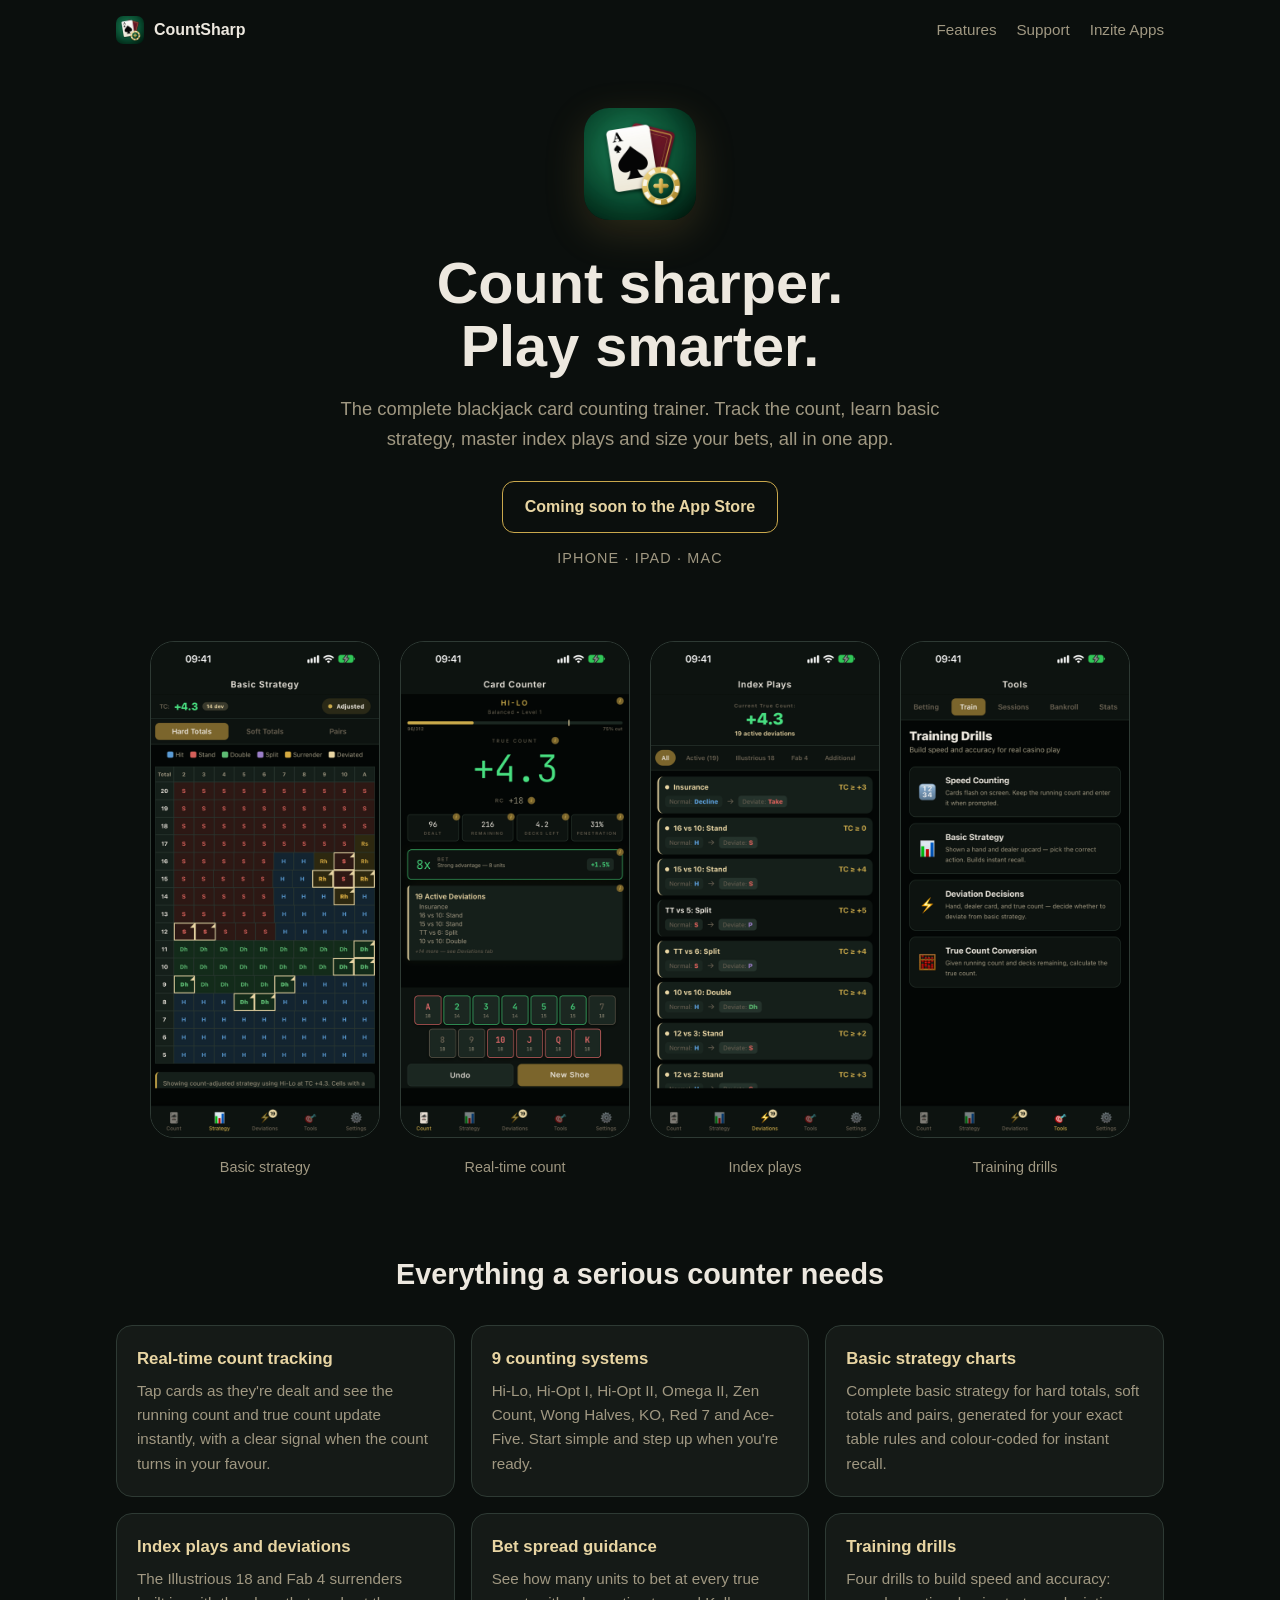
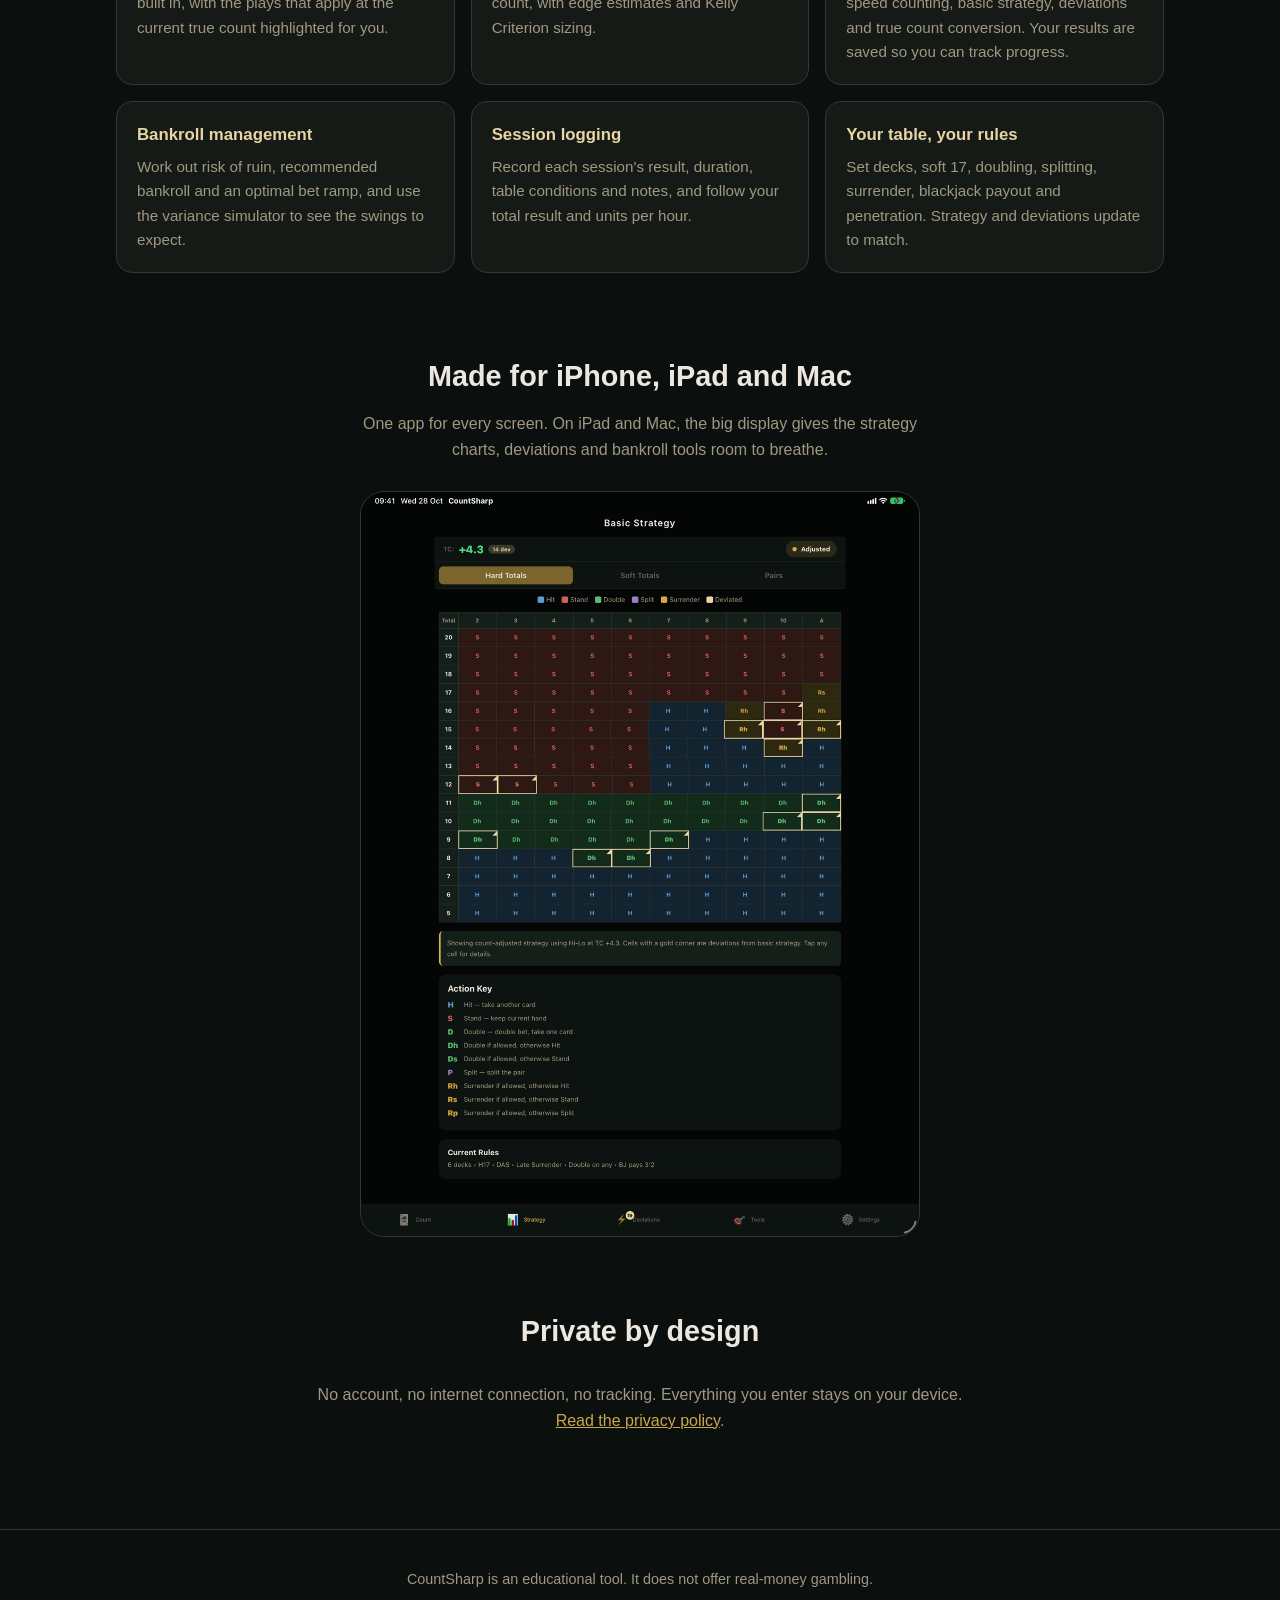
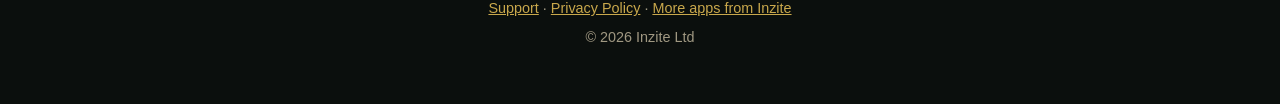
==== index.html @ a6befc5b "Show basic strategy screenshot first Co-Authored-By: Claude Opus 5.5 <noreply@anthropic.com> Claude-" ====
<!doctype html>
<html lang="en-GB">
<head>
<meta charset="utf-8">
<meta name="viewport" content="width=device-width, initial-scale=1">
<title>CountSharp: Blackjack Card Counting Trainer</title>
<meta name="description" content="CountSharp is a blackjack card counting trainer for iPhone, iPad and Mac: 9 counting systems, basic strategy charts, index plays, bet spreads, training drills and bankroll tools.">
<meta property="og:title" content="CountSharp: Blackjack Card Counting Trainer">
<meta property="og:description" content="Count sharper. Play smarter. 9 counting systems, basic strategy, deviations, drills and bankroll tools.">
<meta property="og:image" content="https://darrenmhill.github.io/countsharp/img/icon.png">
<link rel="icon" href="img/icon.png">
<link rel="stylesheet" href="style.css">
</head>
<body class="home">
<header class="nav">
  <a class="nav-brand" href="./"><img src="img/icon.png" alt="" width="28" height="28"> CountSharp</a>
  <nav>
    <a href="#features">Features</a>
    <a href="support.html">Support</a>
    <a href="https://apps.inzite.com/">Inzite Apps</a>
  </nav>
</header>

<section class="hero">
  <img class="hero-icon" src="img/icon.png" alt="CountSharp app icon" width="112" height="112">
  <h1>Count sharper.<br>Play smarter.</h1>
  <p class="lede">The complete blackjack card counting trainer. Track the count, learn basic strategy, master index plays and size your bets, all in one app.</p>
  <p class="cta"><span class="badge">Coming soon to the App Store</span></p>
  <p class="platforms">iPhone · iPad · Mac</p>
</section>

<section class="shots" aria-label="Screenshots">
  <figure><img src="img/shot-strategy.png" alt="Basic strategy chart" loading="lazy"><figcaption>Basic strategy</figcaption></figure>
  <figure><img src="img/shot-count.png" alt="Count tracker showing running count and true count" loading="lazy"><figcaption>Real-time count</figcaption></figure>
  <figure><img src="img/shot-deviations.png" alt="Index plays and deviations" loading="lazy"><figcaption>Index plays</figcaption></figure>
  <figure><img src="img/shot-train.png" alt="Training drills menu" loading="lazy"><figcaption>Training drills</figcaption></figure>
</section>

<section id="features" class="features">
  <h2>Everything a serious counter needs</h2>
  <div class="grid">
    <article>
      <h3>Real-time count tracking</h3>
      <p>Tap cards as they're dealt and see the running count and true count update instantly, with a clear signal when the count turns in your favour.</p>
    </article>
    <article>
      <h3>9 counting systems</h3>
      <p>Hi-Lo, Hi-Opt I, Hi-Opt II, Omega II, Zen Count, Wong Halves, KO, Red 7 and Ace-Five. Start simple and step up when you're ready.</p>
    </article>
    <article>
      <h3>Basic strategy charts</h3>
      <p>Complete basic strategy for hard totals, soft totals and pairs, generated for your exact table rules and colour-coded for instant recall.</p>
    </article>
    <article>
      <h3>Index plays and deviations</h3>
      <p>The Illustrious 18 and Fab 4 surrenders built in, with the plays that apply at the current true count highlighted for you.</p>
    </article>
    <article>
      <h3>Bet spread guidance</h3>
      <p>See how many units to bet at every true count, with edge estimates and Kelly Criterion sizing.</p>
    </article>
    <article>
      <h3>Training drills</h3>
      <p>Four drills to build speed and accuracy: speed counting, basic strategy, deviations and true count conversion. Your results are saved so you can track progress.</p>
    </article>
    <article>
      <h3>Bankroll management</h3>
      <p>Work out risk of ruin, recommended bankroll and an optimal bet ramp, and use the variance simulator to see the swings to expect.</p>
    </article>
    <article>
      <h3>Session logging</h3>
      <p>Record each session's result, duration, table conditions and notes, and follow your total result and units per hour.</p>
    </article>
    <article>
      <h3>Your table, your rules</h3>
      <p>Set decks, soft 17, doubling, splitting, surrender, blackjack payout and penetration. Strategy and deviations update to match.</p>
    </article>
  </div>
</section>

<section class="devices">
  <h2>Made for iPhone, iPad and Mac</h2>
  <p>One app for every screen. On iPad and Mac, the big display gives the strategy charts, deviations and bankroll tools room to breathe.</p>
  <img src="img/ipad-strategy.png" alt="CountSharp basic strategy chart on iPad" loading="lazy">
</section>

<section class="privacy-note">
  <h2>Private by design</h2>
  <p>No account, no internet connection, no tracking. Everything you enter stays on your device. <a href="privacy.html">Read the privacy policy</a>.</p>
</section>

<footer class="site-footer">
  <p>CountSharp is an educational tool. It does not offer real-money gambling.</p>
  <p><a href="support.html">Support</a> · <a href="privacy.html">Privacy Policy</a> · <a href="https://apps.inzite.com/">More apps from Inzite</a></p>
  <p>© 2026 Inzite Ltd</p>
</footer>
</body>
</html>
---- style.css ----
:root {
  --bg: #0b0f0d;
  --surface: #151a17;
  --card: #212b26;
  --border: #2e3a34;
  --text: #ede8df;
  --muted: #a09882;
  --gold: #c9a84c;
  --champagne: #e8d5a3;
}
* { box-sizing: border-box; }
body {
  margin: 0;
  background: var(--bg);
  color: var(--text);
  font: 16px/1.6 -apple-system, BlinkMacSystemFont, "Segoe UI", Roboto, sans-serif;
}
a { color: var(--gold); }
img { max-width: 100%; height: auto; }

/* Text pages: support, privacy */
main { max-width: 680px; margin: 0 auto; padding: 40px 16px 64px; }
.brand { font-weight: 700; letter-spacing: 0.02em; color: var(--gold); margin: 0 0 8px; }
.brand a { color: inherit; text-decoration: none; }
h1 { font-size: 2rem; margin: 0 0 8px; }
h2 { font-size: 1.25rem; margin: 32px 0 8px; padding-top: 16px; border-top: 1px solid var(--border); }
h3 { font-size: 1rem; margin: 20px 0 4px; }
.meta, .footer { color: var(--muted); font-size: 0.9rem; }
.footer { margin-top: 48px; }
ul { padding-left: 20px; }

/* Home page */
.nav {
  display: flex; align-items: center; justify-content: space-between; gap: 16px;
  max-width: 1080px; margin: 0 auto; padding: 16px;
}
.nav-brand { display: flex; align-items: center; gap: 10px; font-weight: 700; color: var(--text); text-decoration: none; }
.nav-brand img { border-radius: 7px; }
.nav nav { display: flex; gap: 20px; font-size: 0.95rem; }
.nav nav a { color: var(--muted); text-decoration: none; }
.nav nav a:hover { color: var(--gold); }

.hero { max-width: 760px; margin: 0 auto; padding: 48px 16px 32px; text-align: center; }
.hero-icon { border-radius: 25px; box-shadow: 0 12px 40px rgba(201, 168, 76, 0.18); }
.hero h1 { font-size: clamp(2.2rem, 6vw, 3.6rem); line-height: 1.1; margin: 24px 0 16px; }
.lede { font-size: 1.15rem; color: var(--muted); margin: 0 auto; max-width: 600px; }
.cta { margin: 28px 0 8px; }
.badge {
  display: inline-block; padding: 12px 22px; border-radius: 12px;
  border: 1px solid var(--gold); color: var(--champagne); font-weight: 600;
}
.platforms { color: var(--muted); font-size: 0.9rem; letter-spacing: 0.08em; text-transform: uppercase; }

.shots {
  display: flex; gap: 20px; overflow-x: auto; scroll-snap-type: x mandatory;
  max-width: 1080px; margin: 0 auto; padding: 24px 16px 40px;
}
.shots figure { flex: 0 0 230px; margin: 0; scroll-snap-align: center; text-align: center; }
.shots img { width: 100%; border-radius: 24px; border: 1px solid var(--border); background: var(--surface); }
.shots figcaption { margin-top: 10px; color: var(--muted); font-size: 0.9rem; }
@media (min-width: 1000px) { .shots { justify-content: center; overflow: visible; } }

.features { max-width: 1080px; margin: 0 auto; padding: 32px 16px; }
.features h2, .privacy-note h2 { border: 0; padding: 0; text-align: center; font-size: 1.8rem; margin: 0 0 28px; }
.grid { display: grid; grid-template-columns: repeat(auto-fill, minmax(280px, 1fr)); gap: 16px; }
.grid article { background: var(--surface); border: 1px solid var(--border); border-radius: 16px; padding: 20px; }
.grid h3 { margin: 0 0 6px; color: var(--champagne); font-size: 1.05rem; }
.grid p { margin: 0; color: var(--muted); font-size: 0.95rem; }

.devices { max-width: 760px; margin: 0 auto; padding: 48px 16px 16px; text-align: center; }
.devices h2 { border: 0; padding: 0; font-size: 1.8rem; margin: 0 0 12px; }
.devices p { color: var(--muted); margin: 0 auto 28px; max-width: 560px; }
.devices img { width: 100%; max-width: 560px; border-radius: 24px; border: 1px solid var(--border); }

.privacy-note { max-width: 680px; margin: 0 auto; padding: 48px 16px; text-align: center; }
.privacy-note p { color: var(--muted); }

.site-footer {
  border-top: 1px solid var(--border); margin-top: 32px; padding: 32px 16px 48px;
  text-align: center; color: var(--muted); font-size: 0.9rem;
}
.site-footer p { margin: 6px 0; }

@media (max-width: 520px) {
  .nav nav { gap: 14px; font-size: 0.85rem; }
  .nav nav a[href="#features"] { display: none; }
  .lede { font-size: 1.05rem; }
}
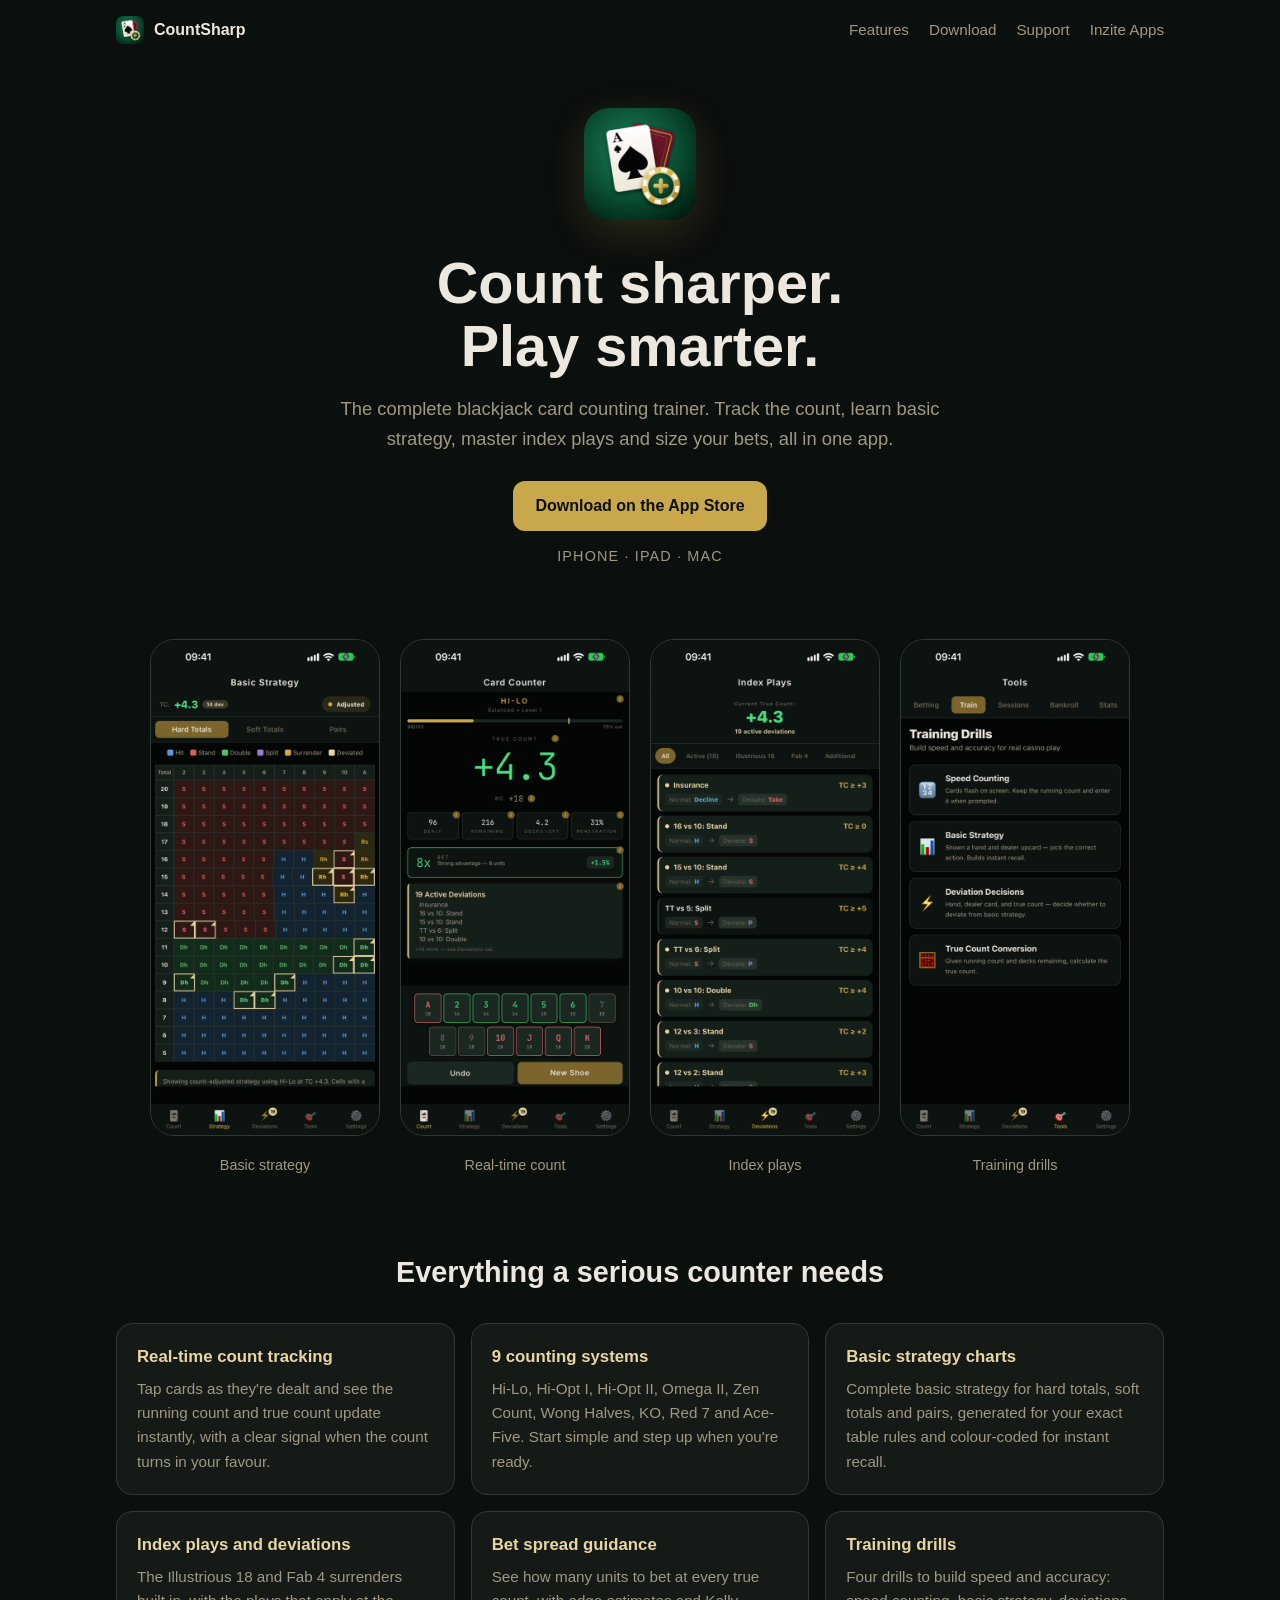
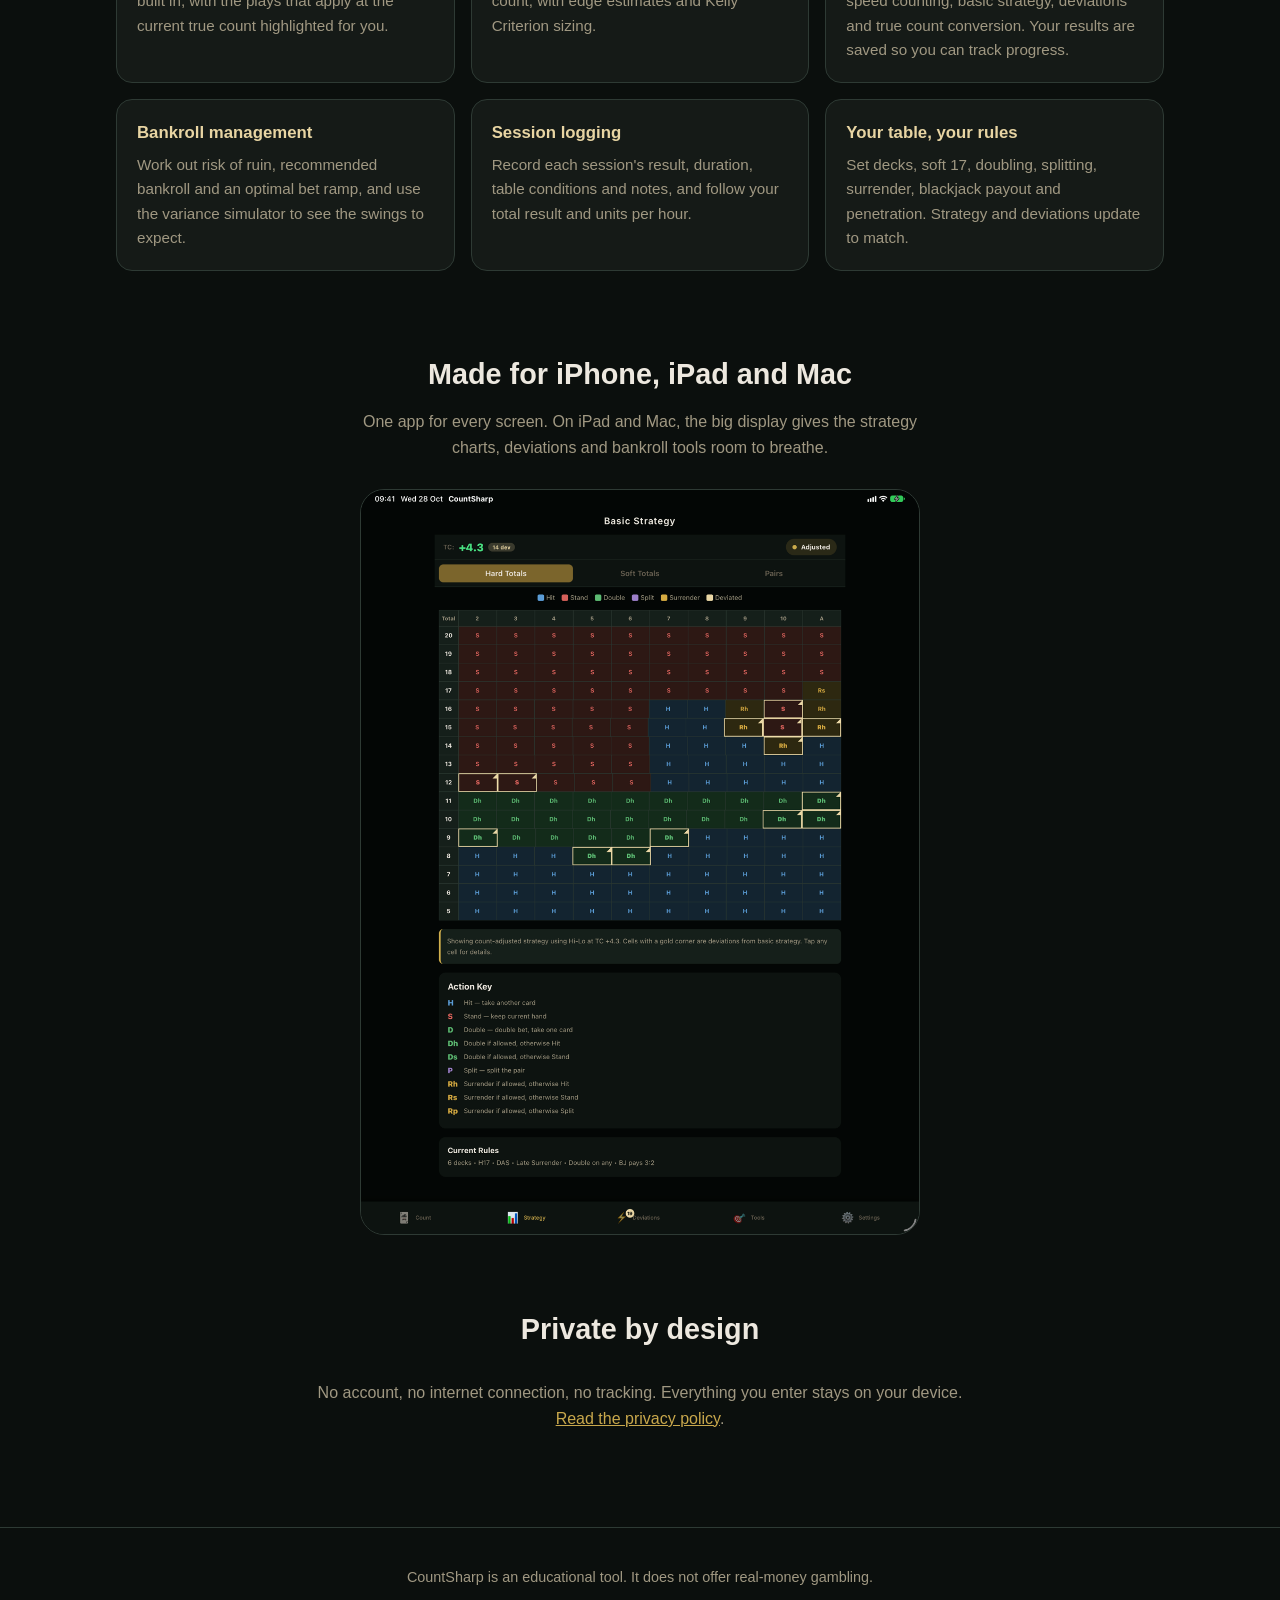
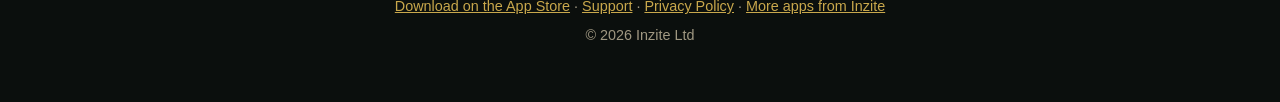
==== commit b5754d76: "Add App Store download link to the marketing page Replace the coming-soon badge with a Download on t" ====
--- a/index.html
+++ b/index.html
@@ -16,6 +16,7 @@
   <a class="nav-brand" href="./"><img src="img/icon.png" alt="" width="28" height="28"> CountSharp</a>
   <nav>
     <a href="#features">Features</a>
+    <a href="https://apps.apple.com/app/id6828175300">Download</a>
     <a href="support.html">Support</a>
     <a href="https://apps.inzite.com/">Inzite Apps</a>
   </nav>
@@ -25,7 +26,8 @@
   <img class="hero-icon" src="img/icon.png" alt="CountSharp app icon" width="112" height="112">
   <h1>Count sharper.<br>Play smarter.</h1>
   <p class="lede">The complete blackjack card counting trainer. Track the count, learn basic strategy, master index plays and size your bets, all in one app.</p>
-  <p class="cta"><span class="badge">Coming soon to the App Store</span></p>
+  <!-- App Store link uses the App Store Connect app ID; it goes live once Apple approves the app -->
+  <p class="cta"><a class="download" href="https://apps.apple.com/app/id6828175300">Download on the App Store</a></p>
   <p class="platforms">iPhone · iPad · Mac</p>
 </section>
 
@@ -91,7 +93,7 @@
 
 <footer class="site-footer">
   <p>CountSharp is an educational tool. It does not offer real-money gambling.</p>
-  <p><a href="support.html">Support</a> · <a href="privacy.html">Privacy Policy</a> · <a href="https://apps.inzite.com/">More apps from Inzite</a></p>
+  <p><a href="https://apps.apple.com/app/id6828175300">Download on the App Store</a> · <a href="support.html">Support</a> · <a href="privacy.html">Privacy Policy</a> · <a href="https://apps.inzite.com/">More apps from Inzite</a></p>
   <p>© 2026 Inzite Ltd</p>
 </footer>
 </body>
--- a/style.css
+++ b/style.css
@@ -45,10 +45,11 @@
 .hero h1 { font-size: clamp(2.2rem, 6vw, 3.6rem); line-height: 1.1; margin: 24px 0 16px; }
 .lede { font-size: 1.15rem; color: var(--muted); margin: 0 auto; max-width: 600px; }
 .cta { margin: 28px 0 8px; }
-.badge {
+.download {
   display: inline-block; padding: 12px 22px; border-radius: 12px;
-  border: 1px solid var(--gold); color: var(--champagne); font-weight: 600;
+  background: var(--gold); color: var(--bg); font-weight: 600; text-decoration: none;
 }
+.download:hover { background: var(--champagne); }
 .platforms { color: var(--muted); font-size: 0.9rem; letter-spacing: 0.08em; text-transform: uppercase; }
 
 .shots {
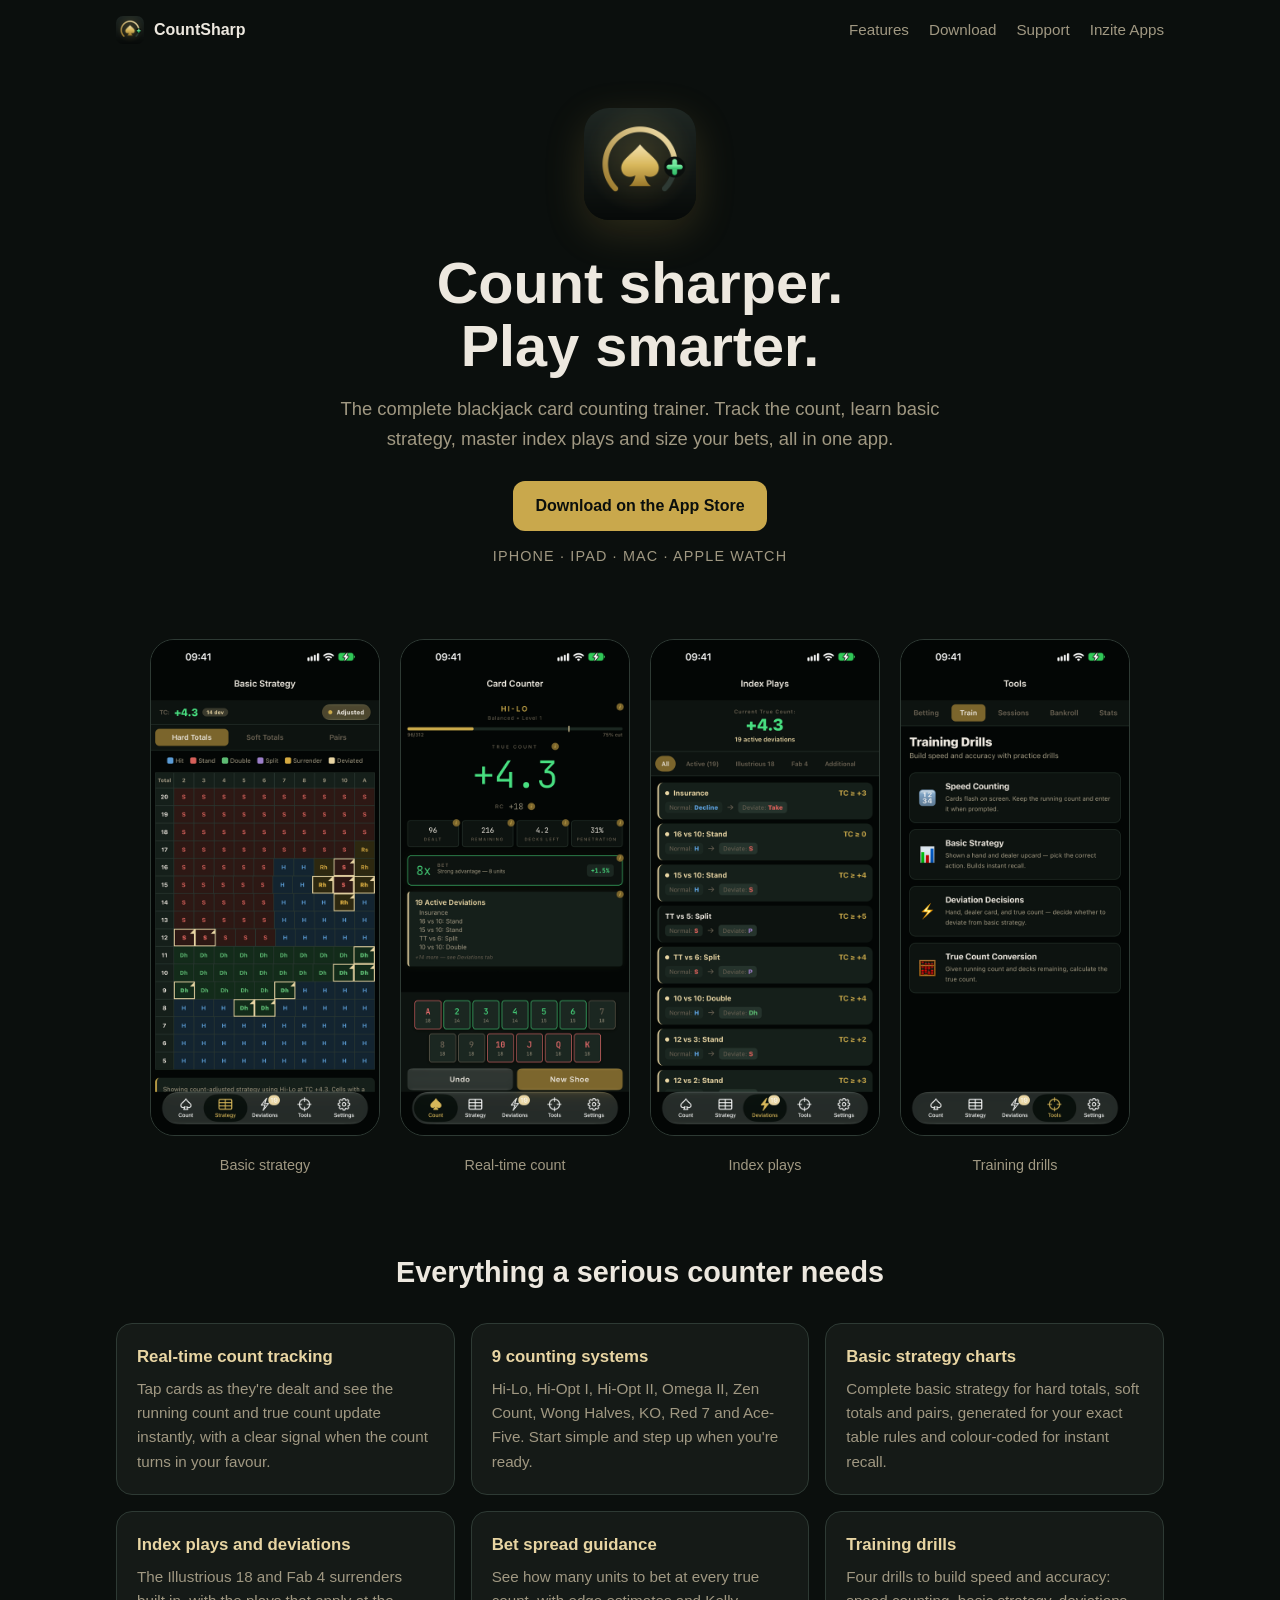
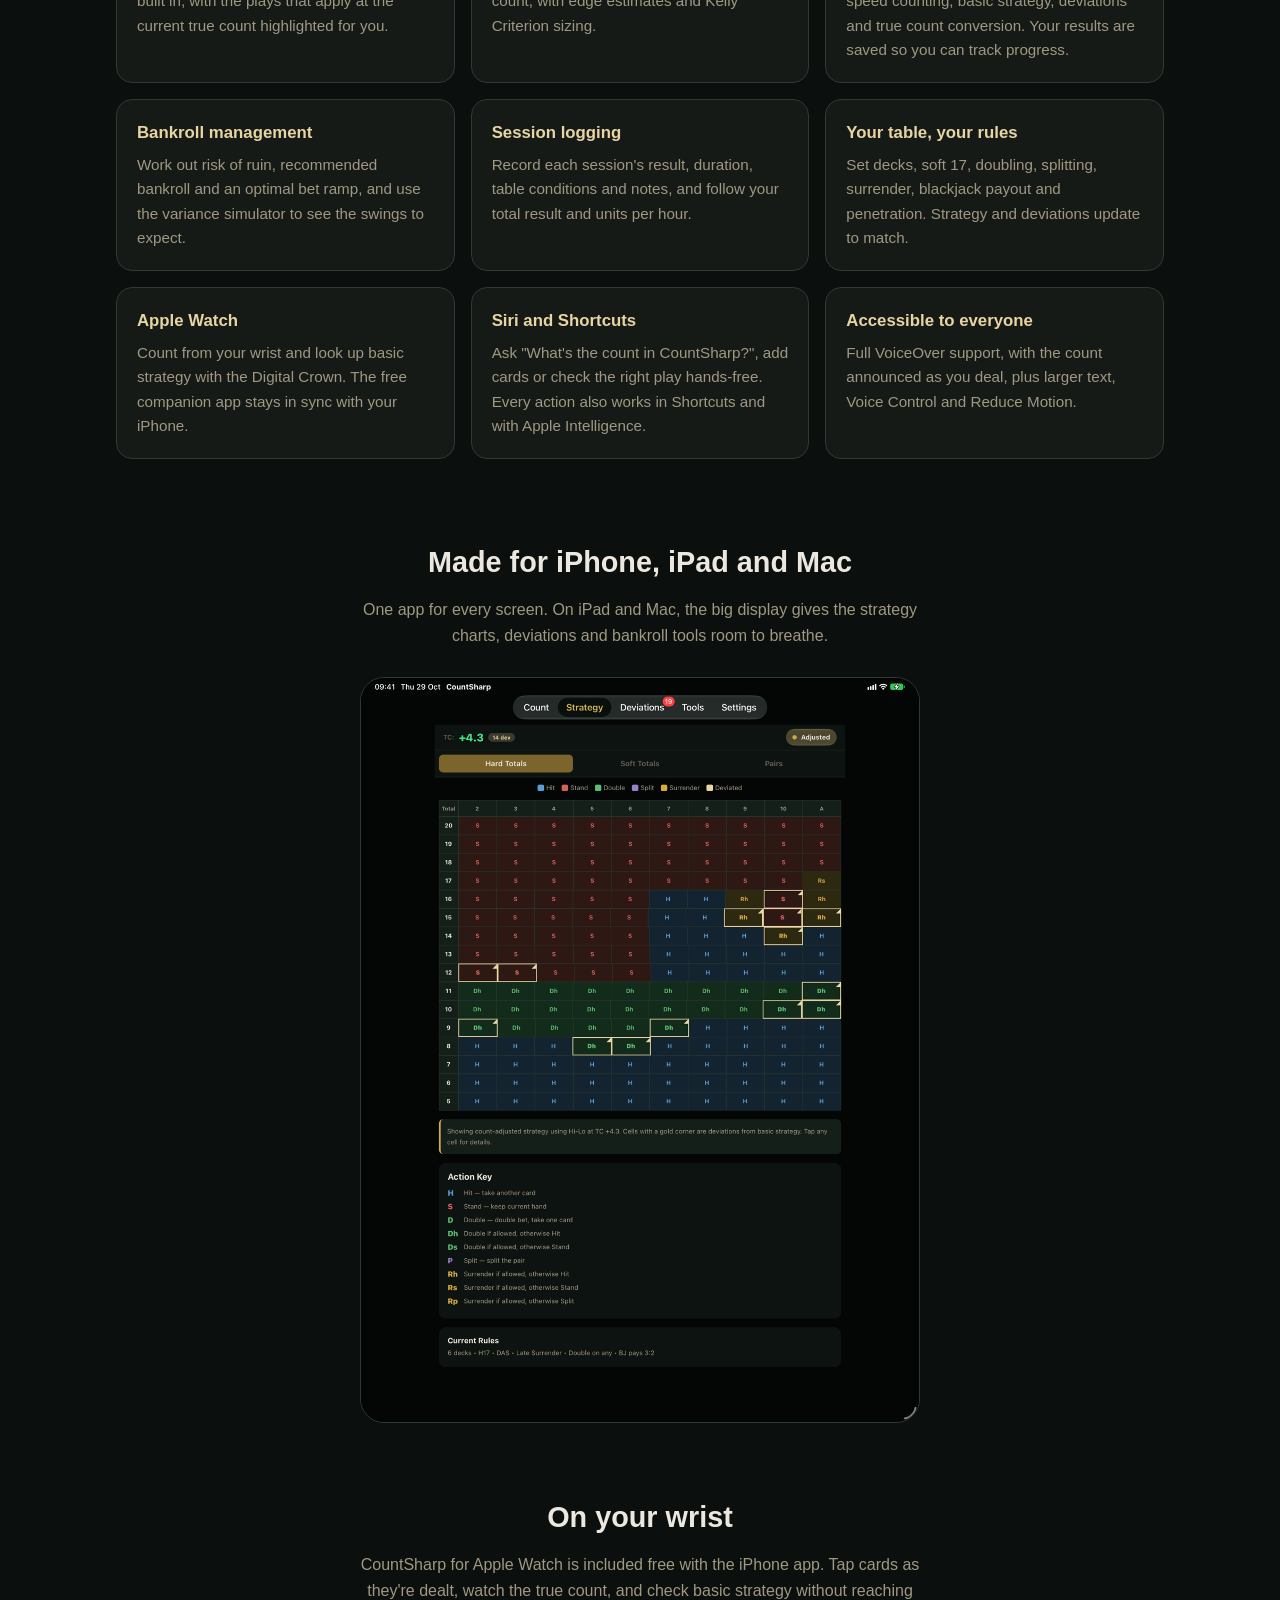
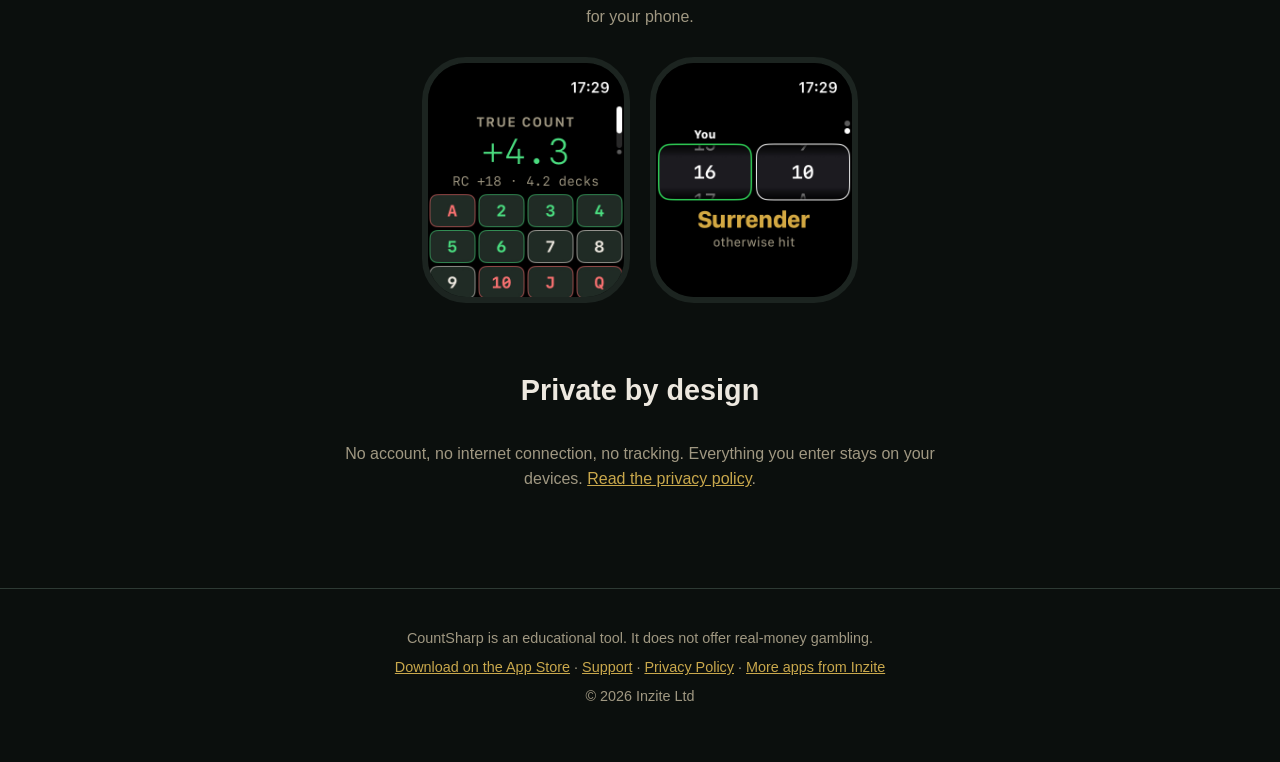
==== commit 1a3c24d6: "Add the Apple Watch app, Siri and accessibility to the site - Features: Apple Watch, Siri and Shortc" ====
--- a/index.html
+++ b/index.html
@@ -28,7 +28,7 @@
   <p class="lede">The complete blackjack card counting trainer. Track the count, learn basic strategy, master index plays and size your bets, all in one app.</p>
   <!-- App Store link uses the App Store Connect app ID; it goes live once Apple approves the app -->
   <p class="cta"><a class="download" href="https://apps.apple.com/app/id6828175300">Download on the App Store</a></p>
-  <p class="platforms">iPhone · iPad · Mac</p>
+  <p class="platforms">iPhone · iPad · Mac · Apple Watch</p>
 </section>
 
 <section class="shots" aria-label="Screenshots">
@@ -77,6 +77,18 @@
       <h3>Your table, your rules</h3>
       <p>Set decks, soft 17, doubling, splitting, surrender, blackjack payout and penetration. Strategy and deviations update to match.</p>
     </article>
+    <article>
+      <h3>Apple Watch</h3>
+      <p>Count from your wrist and look up basic strategy with the Digital Crown. The free companion app stays in sync with your iPhone.</p>
+    </article>
+    <article>
+      <h3>Siri and Shortcuts</h3>
+      <p>Ask "What's the count in CountSharp?", add cards or check the right play hands-free. Every action also works in Shortcuts and with Apple Intelligence.</p>
+    </article>
+    <article>
+      <h3>Accessible to everyone</h3>
+      <p>Full VoiceOver support, with the count announced as you deal, plus larger text, Voice Control and Reduce Motion.</p>
+    </article>
   </div>
 </section>
 
@@ -86,9 +98,18 @@
   <img src="img/ipad-strategy.png" alt="CountSharp basic strategy chart on iPad" loading="lazy">
 </section>
 
+<section class="devices watch">
+  <h2>On your wrist</h2>
+  <p>CountSharp for Apple Watch is included free with the iPhone app. Tap cards as they're dealt, watch the true count, and check basic strategy without reaching for your phone.</p>
+  <div class="watch-shots">
+    <img src="img/watch-count.png" alt="CountSharp on Apple Watch showing a true count of plus 4.3 and card buttons" width="208" height="248" loading="lazy">
+    <img src="img/watch-strategy.png" alt="CountSharp on Apple Watch showing basic strategy: hard 16 against a 10, surrender, otherwise hit" width="208" height="248" loading="lazy">
+  </div>
+</section>
+
 <section class="privacy-note">
   <h2>Private by design</h2>
-  <p>No account, no internet connection, no tracking. Everything you enter stays on your device. <a href="privacy.html">Read the privacy policy</a>.</p>
+  <p>No account, no internet connection, no tracking. Everything you enter stays on your devices. <a href="privacy.html">Read the privacy policy</a>.</p>
 </section>
 
 <footer class="site-footer">
--- a/style.css
+++ b/style.css
@@ -72,6 +72,8 @@
 .devices h2 { border: 0; padding: 0; font-size: 1.8rem; margin: 0 0 12px; }
 .devices p { color: var(--muted); margin: 0 auto 28px; max-width: 560px; }
 .devices img { width: 100%; max-width: 560px; border-radius: 24px; border: 1px solid var(--border); }
+.watch-shots { display: flex; justify-content: center; gap: 20px; flex-wrap: wrap; }
+.devices .watch-shots img { width: 208px; max-width: 42vw; height: auto; border-radius: 44px; border: 6px solid #1c2420; }
 
 .privacy-note { max-width: 680px; margin: 0 auto; padding: 48px 16px; text-align: center; }
 .privacy-note p { color: var(--muted); }
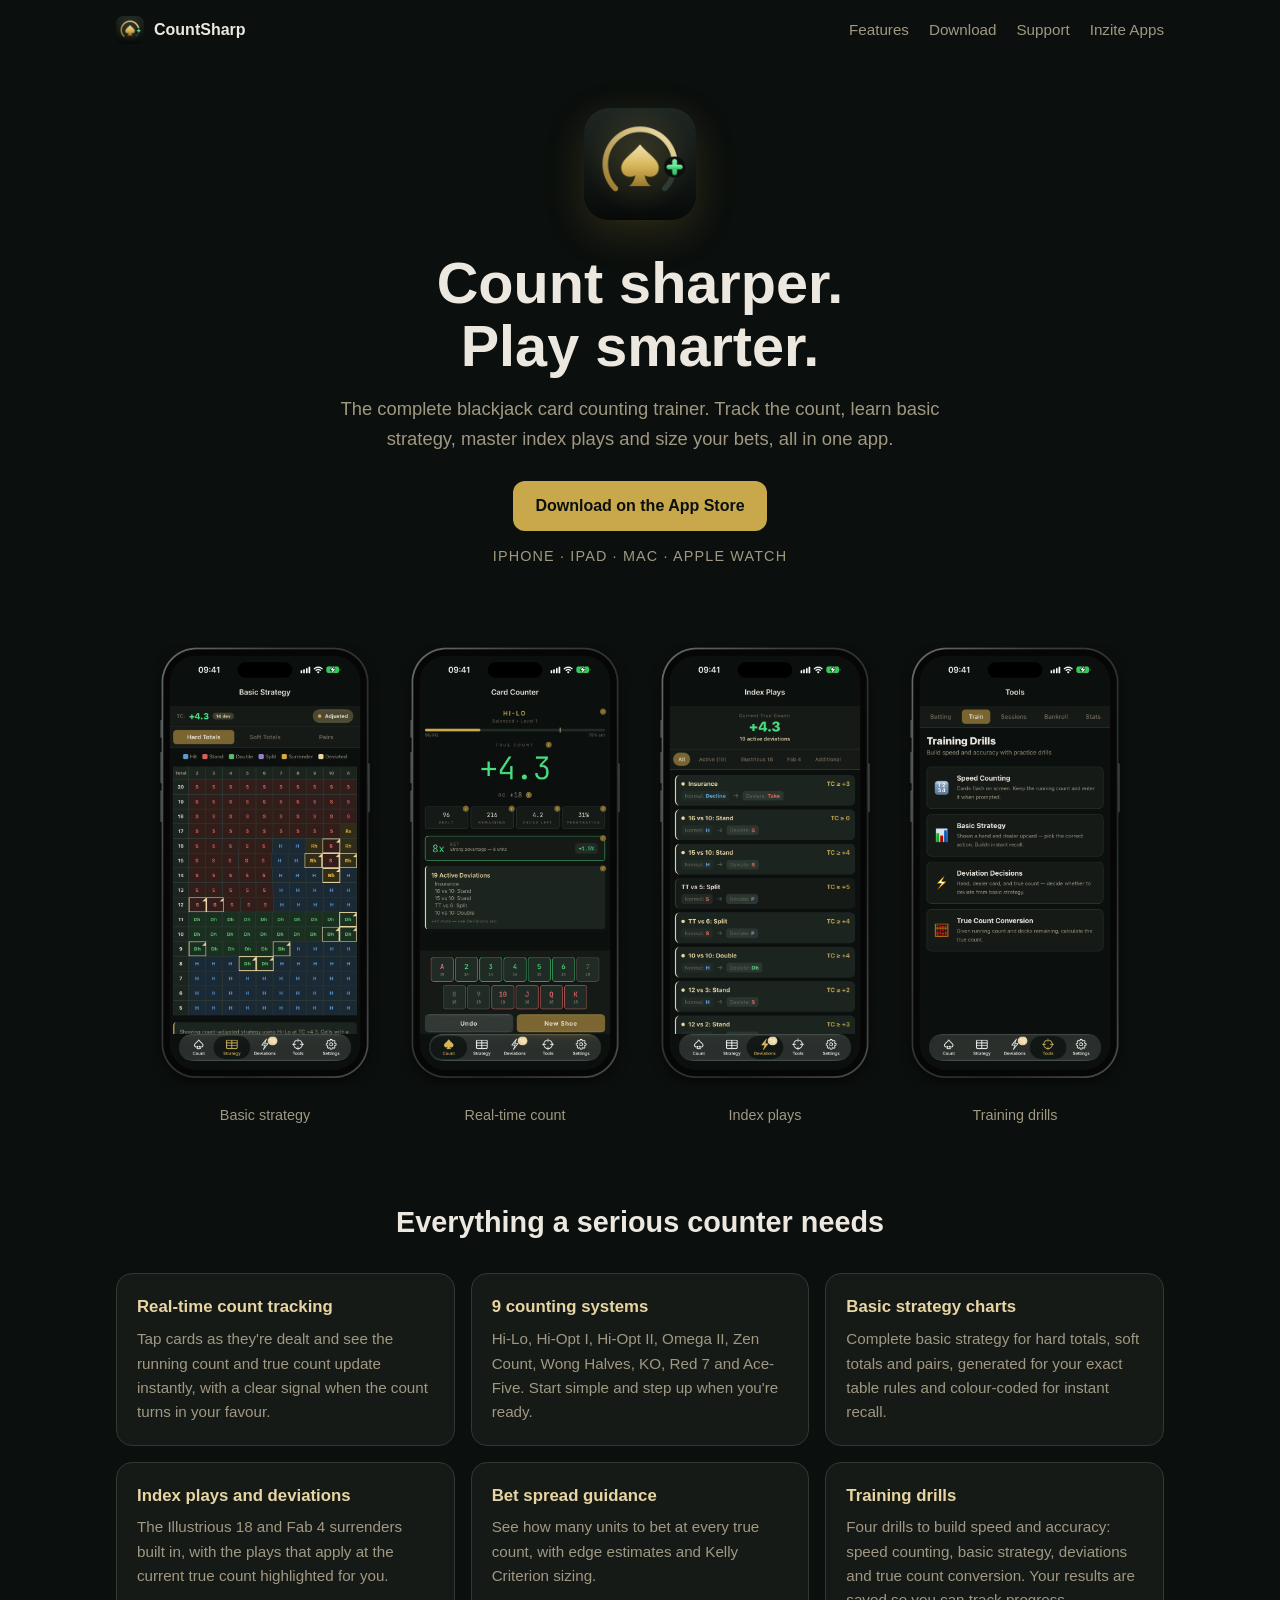
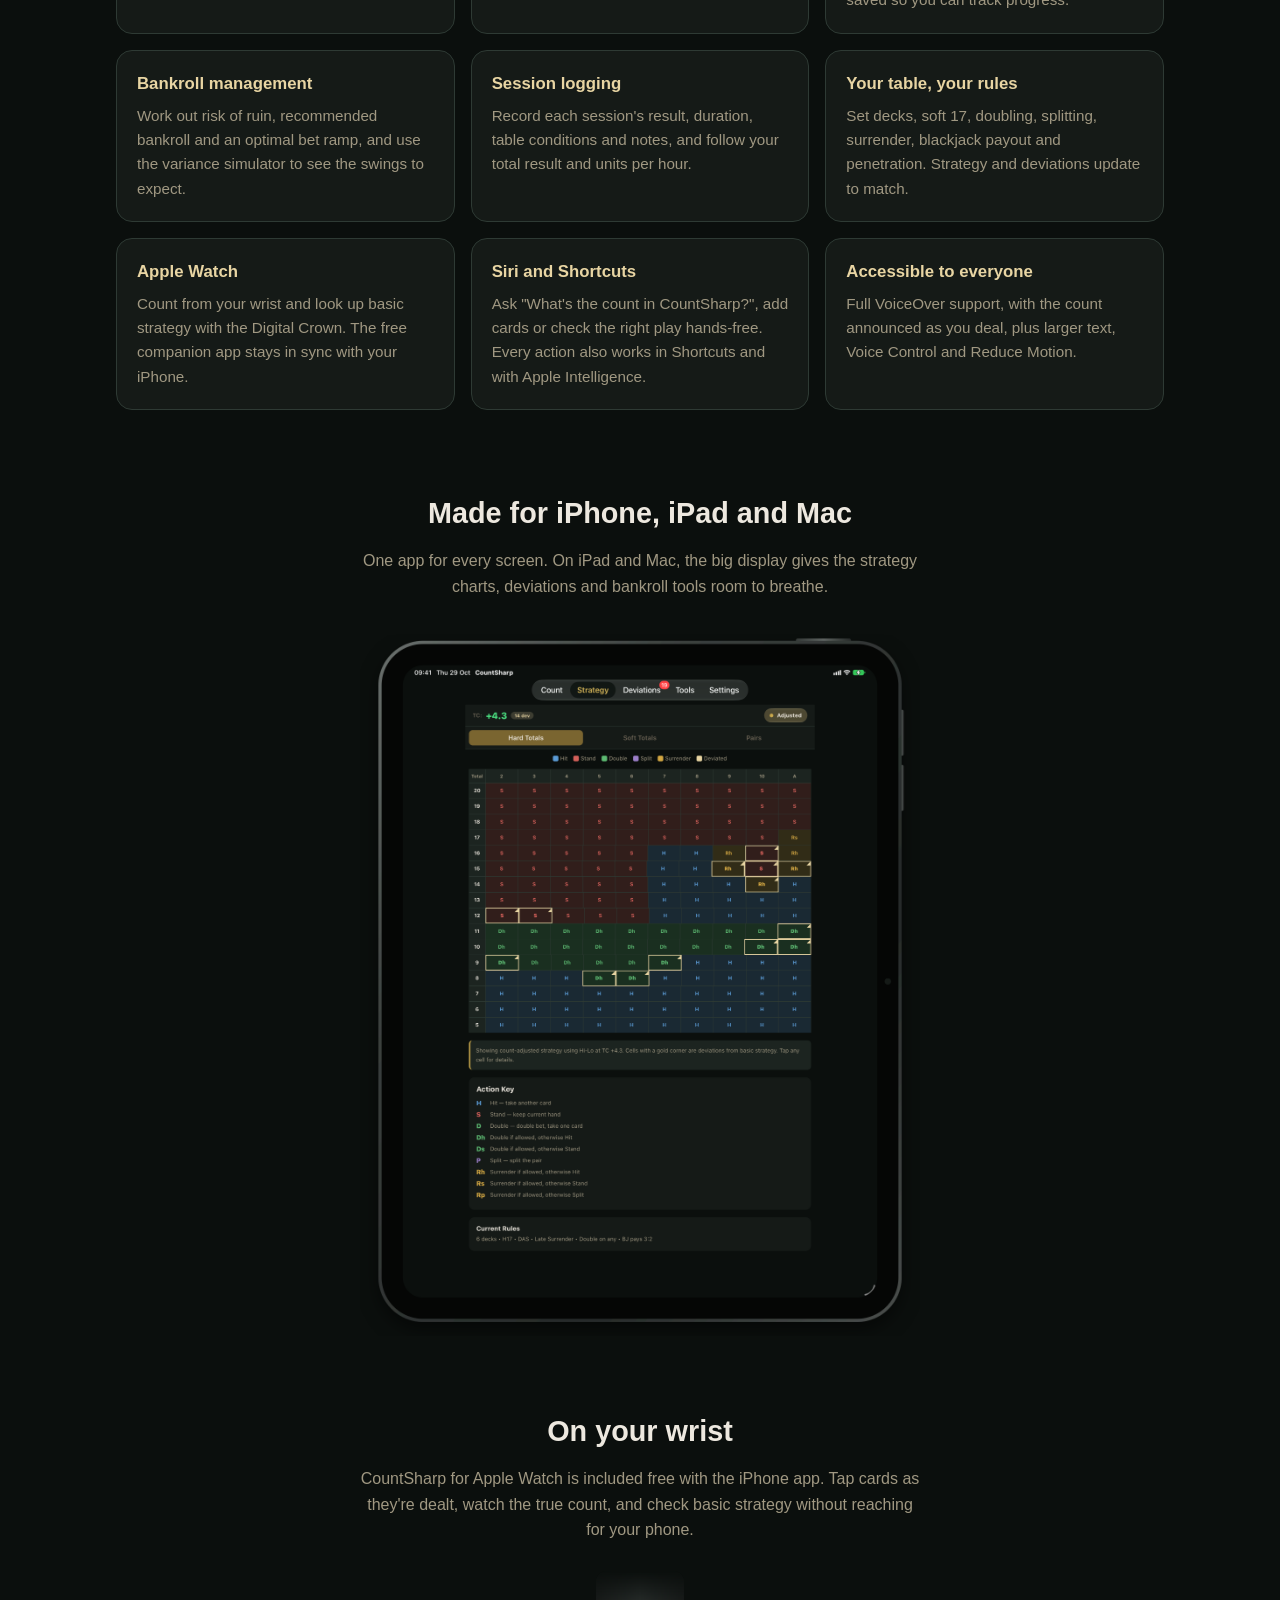
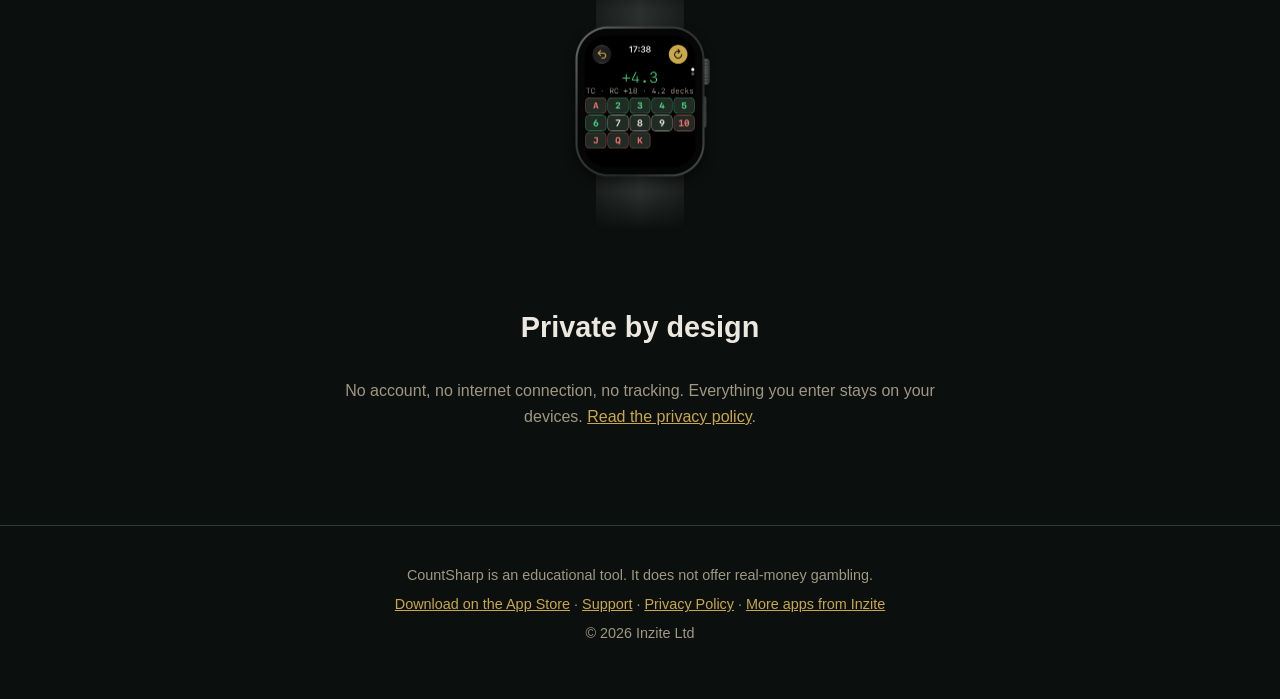
==== commit c168a2e4: "Show screenshots in iPhone, iPad and Apple Watch frames One smaller framed Apple Watch (the count sc" ====
--- a/index.html
+++ b/index.html
@@ -32,10 +32,10 @@
 </section>
 
 <section class="shots" aria-label="Screenshots">
-  <figure><img src="img/shot-strategy.png" alt="Basic strategy chart" loading="lazy"><figcaption>Basic strategy</figcaption></figure>
-  <figure><img src="img/shot-count.png" alt="Count tracker showing running count and true count" loading="lazy"><figcaption>Real-time count</figcaption></figure>
-  <figure><img src="img/shot-deviations.png" alt="Index plays and deviations" loading="lazy"><figcaption>Index plays</figcaption></figure>
-  <figure><img src="img/shot-train.png" alt="Training drills menu" loading="lazy"><figcaption>Training drills</figcaption></figure>
+  <figure><img src="img/iphone-strategy.png" width="360" height="702" alt="Basic strategy chart" loading="lazy"><figcaption>Basic strategy</figcaption></figure>
+  <figure><img src="img/iphone-count.png" width="360" height="702" alt="Count tracker showing running count and true count" loading="lazy"><figcaption>Real-time count</figcaption></figure>
+  <figure><img src="img/iphone-deviations.png" width="360" height="702" alt="Index plays and deviations" loading="lazy"><figcaption>Index plays</figcaption></figure>
+  <figure><img src="img/iphone-train.png" width="360" height="702" alt="Training drills menu" loading="lazy"><figcaption>Training drills</figcaption></figure>
 </section>
 
 <section id="features" class="features">
@@ -95,16 +95,13 @@
 <section class="devices">
   <h2>Made for iPhone, iPad and Mac</h2>
   <p>One app for every screen. On iPad and Mac, the big display gives the strategy charts, deviations and bankroll tools room to breathe.</p>
-  <img src="img/ipad-strategy.png" alt="CountSharp basic strategy chart on iPad" loading="lazy">
+  <img class="ipad-device" src="img/ipad-strategy.png" width="640" height="810" alt="CountSharp basic strategy chart on iPad" loading="lazy">
 </section>
 
 <section class="devices watch">
   <h2>On your wrist</h2>
   <p>CountSharp for Apple Watch is included free with the iPhone app. Tap cards as they're dealt, watch the true count, and check basic strategy without reaching for your phone.</p>
-  <div class="watch-shots">
-    <img src="img/watch-count.png" alt="CountSharp on Apple Watch showing a true count of plus 4.3 and card buttons" width="208" height="248" loading="lazy">
-    <img src="img/watch-strategy.png" alt="CountSharp on Apple Watch showing basic strategy: hard 16 against a 10, surrender, otherwise hit" width="208" height="248" loading="lazy">
-  </div>
+  <img class="watch-device" src="img/watch.png" alt="CountSharp on Apple Watch showing a true count of plus 4.3 and buttons for every card" width="160" height="262" loading="lazy">
 </section>
 
 <section class="privacy-note">
--- a/style.css
+++ b/style.css
@@ -57,7 +57,7 @@
   max-width: 1080px; margin: 0 auto; padding: 24px 16px 40px;
 }
 .shots figure { flex: 0 0 230px; margin: 0; scroll-snap-align: center; text-align: center; }
-.shots img { width: 100%; border-radius: 24px; border: 1px solid var(--border); background: var(--surface); }
+.shots img { width: 100%; height: auto; }
 .shots figcaption { margin-top: 10px; color: var(--muted); font-size: 0.9rem; }
 @media (min-width: 1000px) { .shots { justify-content: center; overflow: visible; } }
 
@@ -71,9 +71,8 @@
 .devices { max-width: 760px; margin: 0 auto; padding: 48px 16px 16px; text-align: center; }
 .devices h2 { border: 0; padding: 0; font-size: 1.8rem; margin: 0 0 12px; }
 .devices p { color: var(--muted); margin: 0 auto 28px; max-width: 560px; }
-.devices img { width: 100%; max-width: 560px; border-radius: 24px; border: 1px solid var(--border); }
-.watch-shots { display: flex; justify-content: center; gap: 20px; flex-wrap: wrap; }
-.devices .watch-shots img { width: 208px; max-width: 42vw; height: auto; border-radius: 44px; border: 6px solid #1c2420; }
+.devices img { width: 100%; max-width: 560px; height: auto; }
+.devices .watch-device { width: 160px; max-width: 40vw; }
 
 .privacy-note { max-width: 680px; margin: 0 auto; padding: 48px 16px; text-align: center; }
 .privacy-note p { color: var(--muted); }
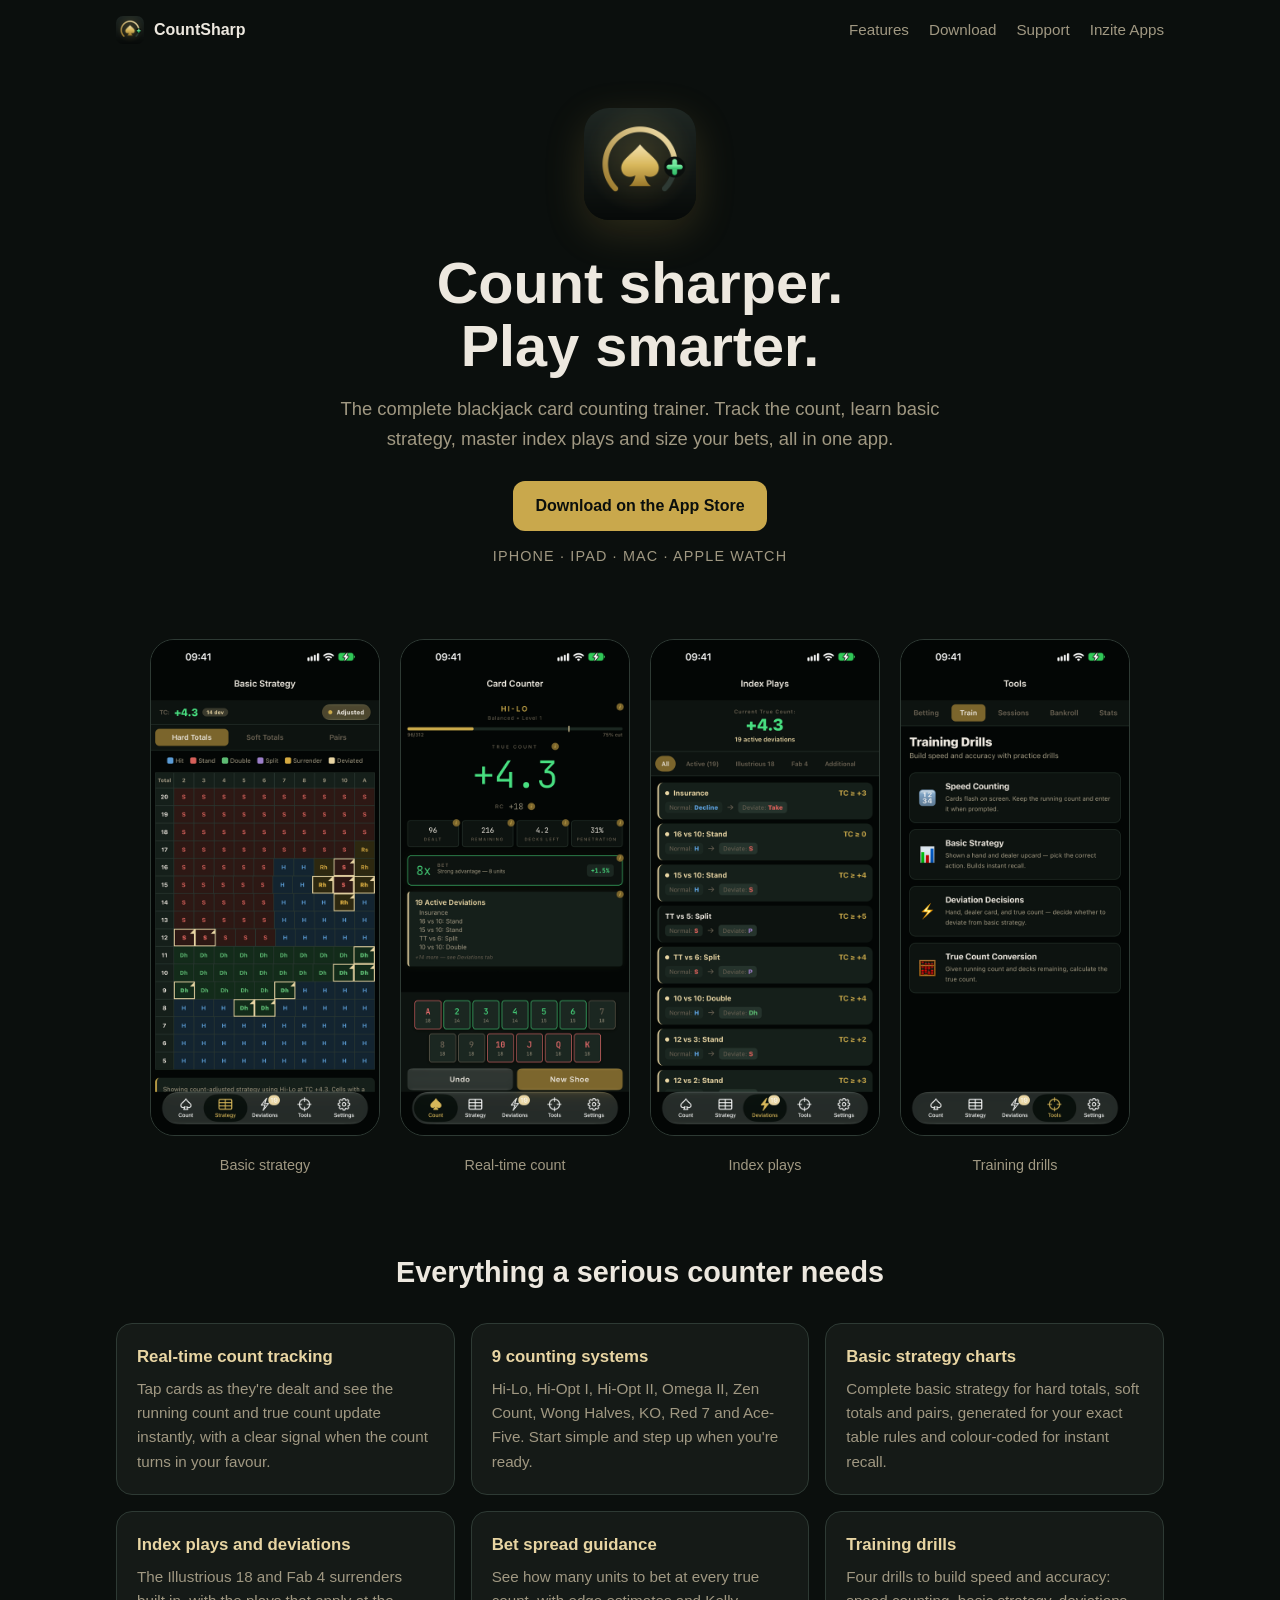
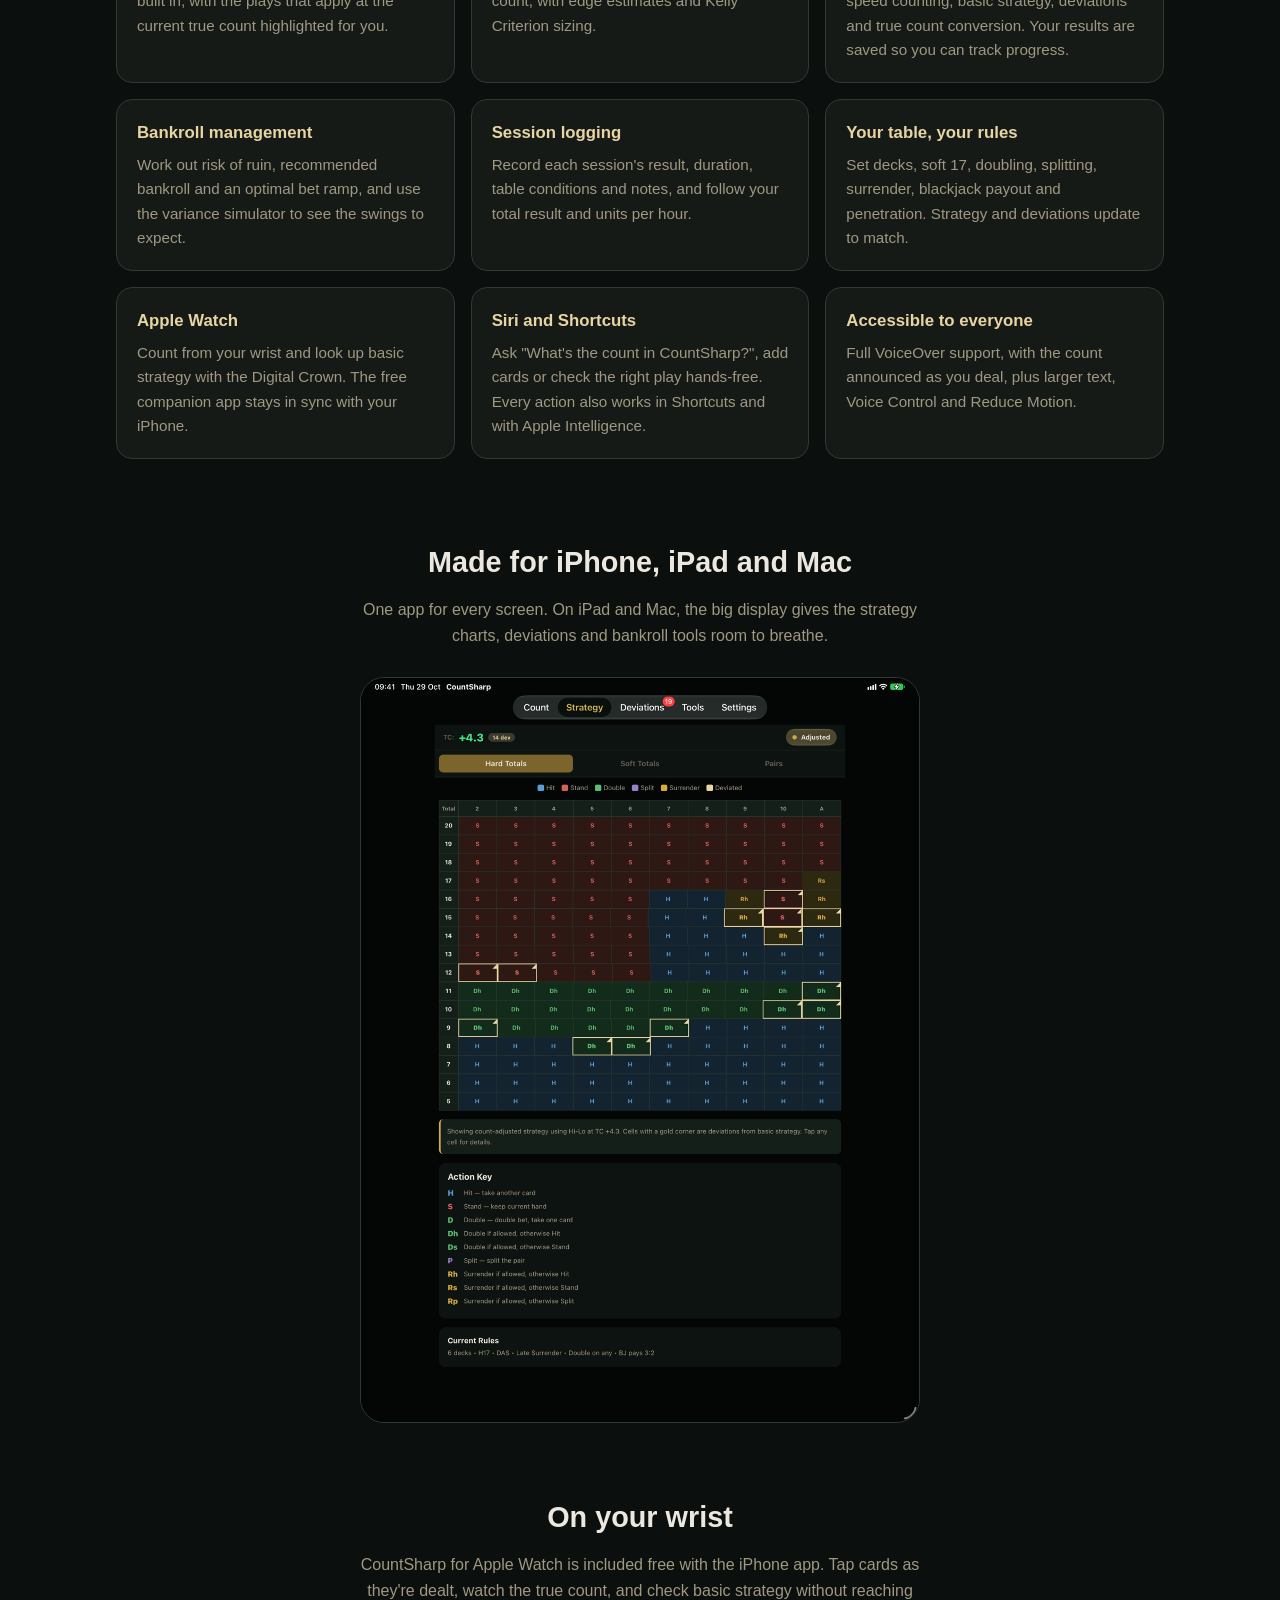
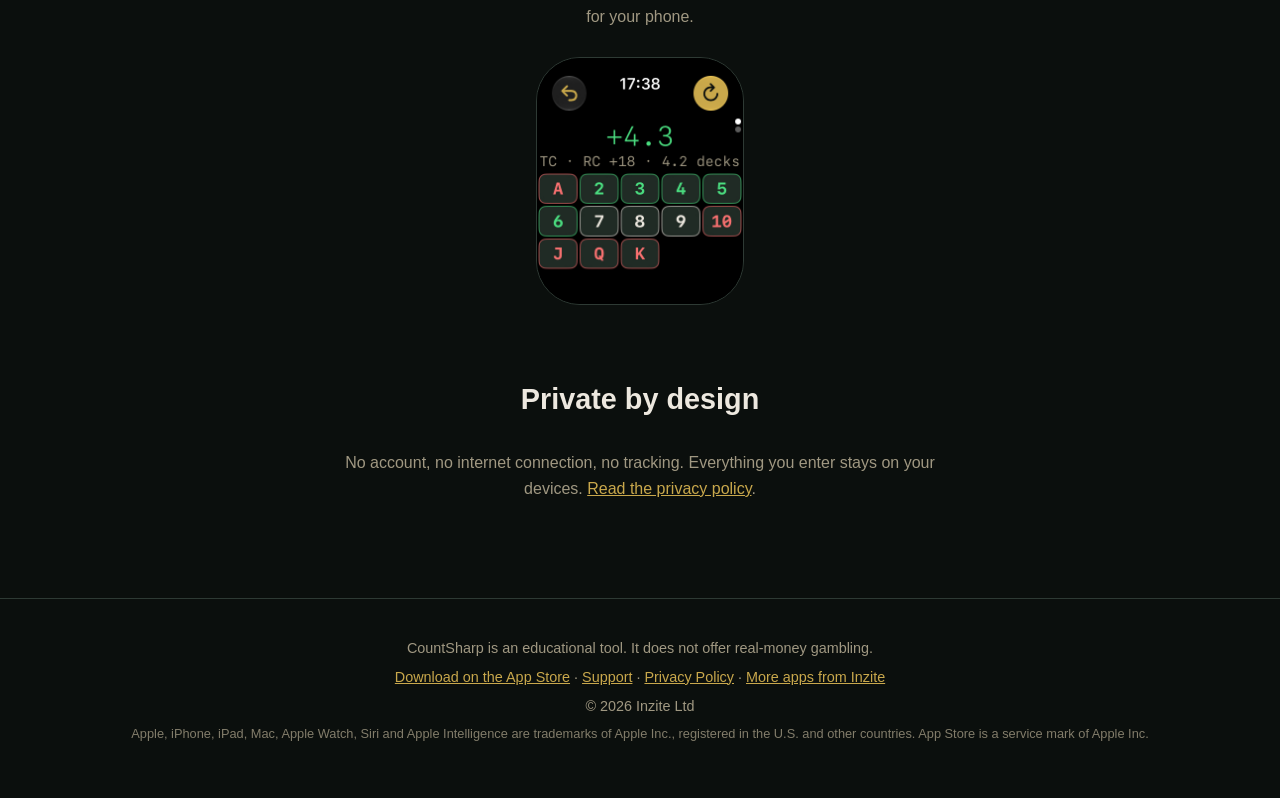
==== commit 24b210ca: "Follow Apple's marketing guidelines for product images - Remove the drawn device frames: Apple doesn" ====
--- a/index.html
+++ b/index.html
@@ -9,7 +9,7 @@
 <meta property="og:description" content="Count sharper. Play smarter. 9 counting systems, basic strategy, deviations, drills and bankroll tools.">
 <meta property="og:image" content="https://darrenmhill.github.io/countsharp/img/icon.png">
 <link rel="icon" href="img/icon.png">
-<link rel="stylesheet" href="style.css">
+<link rel="stylesheet" href="style.css?v=3">
 </head>
 <body class="home">
 <header class="nav">
@@ -32,10 +32,10 @@
 </section>
 
 <section class="shots" aria-label="Screenshots">
-  <figure><img src="img/iphone-strategy.png" width="360" height="702" alt="Basic strategy chart" loading="lazy"><figcaption>Basic strategy</figcaption></figure>
-  <figure><img src="img/iphone-count.png" width="360" height="702" alt="Count tracker showing running count and true count" loading="lazy"><figcaption>Real-time count</figcaption></figure>
-  <figure><img src="img/iphone-deviations.png" width="360" height="702" alt="Index plays and deviations" loading="lazy"><figcaption>Index plays</figcaption></figure>
-  <figure><img src="img/iphone-train.png" width="360" height="702" alt="Training drills menu" loading="lazy"><figcaption>Training drills</figcaption></figure>
+  <figure><img src="img/shot-strategy.png" alt="Basic strategy chart" loading="lazy"><figcaption>Basic strategy</figcaption></figure>
+  <figure><img src="img/shot-count.png" alt="Count tracker showing running count and true count" loading="lazy"><figcaption>Real-time count</figcaption></figure>
+  <figure><img src="img/shot-deviations.png" alt="Index plays and deviations" loading="lazy"><figcaption>Index plays</figcaption></figure>
+  <figure><img src="img/shot-train.png" alt="Training drills menu" loading="lazy"><figcaption>Training drills</figcaption></figure>
 </section>
 
 <section id="features" class="features">
@@ -95,13 +95,13 @@
 <section class="devices">
   <h2>Made for iPhone, iPad and Mac</h2>
   <p>One app for every screen. On iPad and Mac, the big display gives the strategy charts, deviations and bankroll tools room to breathe.</p>
-  <img class="ipad-device" src="img/ipad-strategy.png" width="640" height="810" alt="CountSharp basic strategy chart on iPad" loading="lazy">
+  <img src="img/ipad-strategy.png" alt="CountSharp basic strategy chart on iPad" loading="lazy">
 </section>
 
 <section class="devices watch">
   <h2>On your wrist</h2>
   <p>CountSharp for Apple Watch is included free with the iPhone app. Tap cards as they're dealt, watch the true count, and check basic strategy without reaching for your phone.</p>
-  <img class="watch-device" src="img/watch.png" alt="CountSharp on Apple Watch showing a true count of plus 4.3 and buttons for every card" width="160" height="262" loading="lazy">
+  <img class="watch-screen" src="img/watch-count.png" alt="CountSharp on Apple Watch showing a true count of plus 4.3 and buttons for every card" width="208" height="248" loading="lazy">
 </section>
 
 <section class="privacy-note">
@@ -113,6 +113,7 @@
   <p>CountSharp is an educational tool. It does not offer real-money gambling.</p>
   <p><a href="https://apps.apple.com/app/id6828175300">Download on the App Store</a> · <a href="support.html">Support</a> · <a href="privacy.html">Privacy Policy</a> · <a href="https://apps.inzite.com/">More apps from Inzite</a></p>
   <p>© 2026 Inzite Ltd</p>
+  <p class="legal">Apple, iPhone, iPad, Mac, Apple Watch, Siri and Apple Intelligence are trademarks of Apple Inc., registered in the U.S. and other countries. App Store is a service mark of Apple Inc.</p>
 </footer>
 </body>
 </html>
--- a/style.css
+++ b/style.css
@@ -57,7 +57,7 @@
   max-width: 1080px; margin: 0 auto; padding: 24px 16px 40px;
 }
 .shots figure { flex: 0 0 230px; margin: 0; scroll-snap-align: center; text-align: center; }
-.shots img { width: 100%; height: auto; }
+.shots img { width: 100%; height: auto; border-radius: 24px; border: 1px solid var(--border); background: var(--surface); }
 .shots figcaption { margin-top: 10px; color: var(--muted); font-size: 0.9rem; }
 @media (min-width: 1000px) { .shots { justify-content: center; overflow: visible; } }
 
@@ -71,8 +71,9 @@
 .devices { max-width: 760px; margin: 0 auto; padding: 48px 16px 16px; text-align: center; }
 .devices h2 { border: 0; padding: 0; font-size: 1.8rem; margin: 0 0 12px; }
 .devices p { color: var(--muted); margin: 0 auto 28px; max-width: 560px; }
-.devices img { width: 100%; max-width: 560px; height: auto; }
-.devices .watch-device { width: 160px; max-width: 40vw; }
+.devices img { width: 100%; max-width: 560px; height: auto; border-radius: 24px; border: 1px solid var(--border); }
+.devices .watch-screen { width: 208px; max-width: 50vw; border-radius: 44px; }
+.site-footer .legal { font-size: 0.8rem; opacity: 0.8; }
 
 .privacy-note { max-width: 680px; margin: 0 auto; padding: 48px 16px; text-align: center; }
 .privacy-note p { color: var(--muted); }
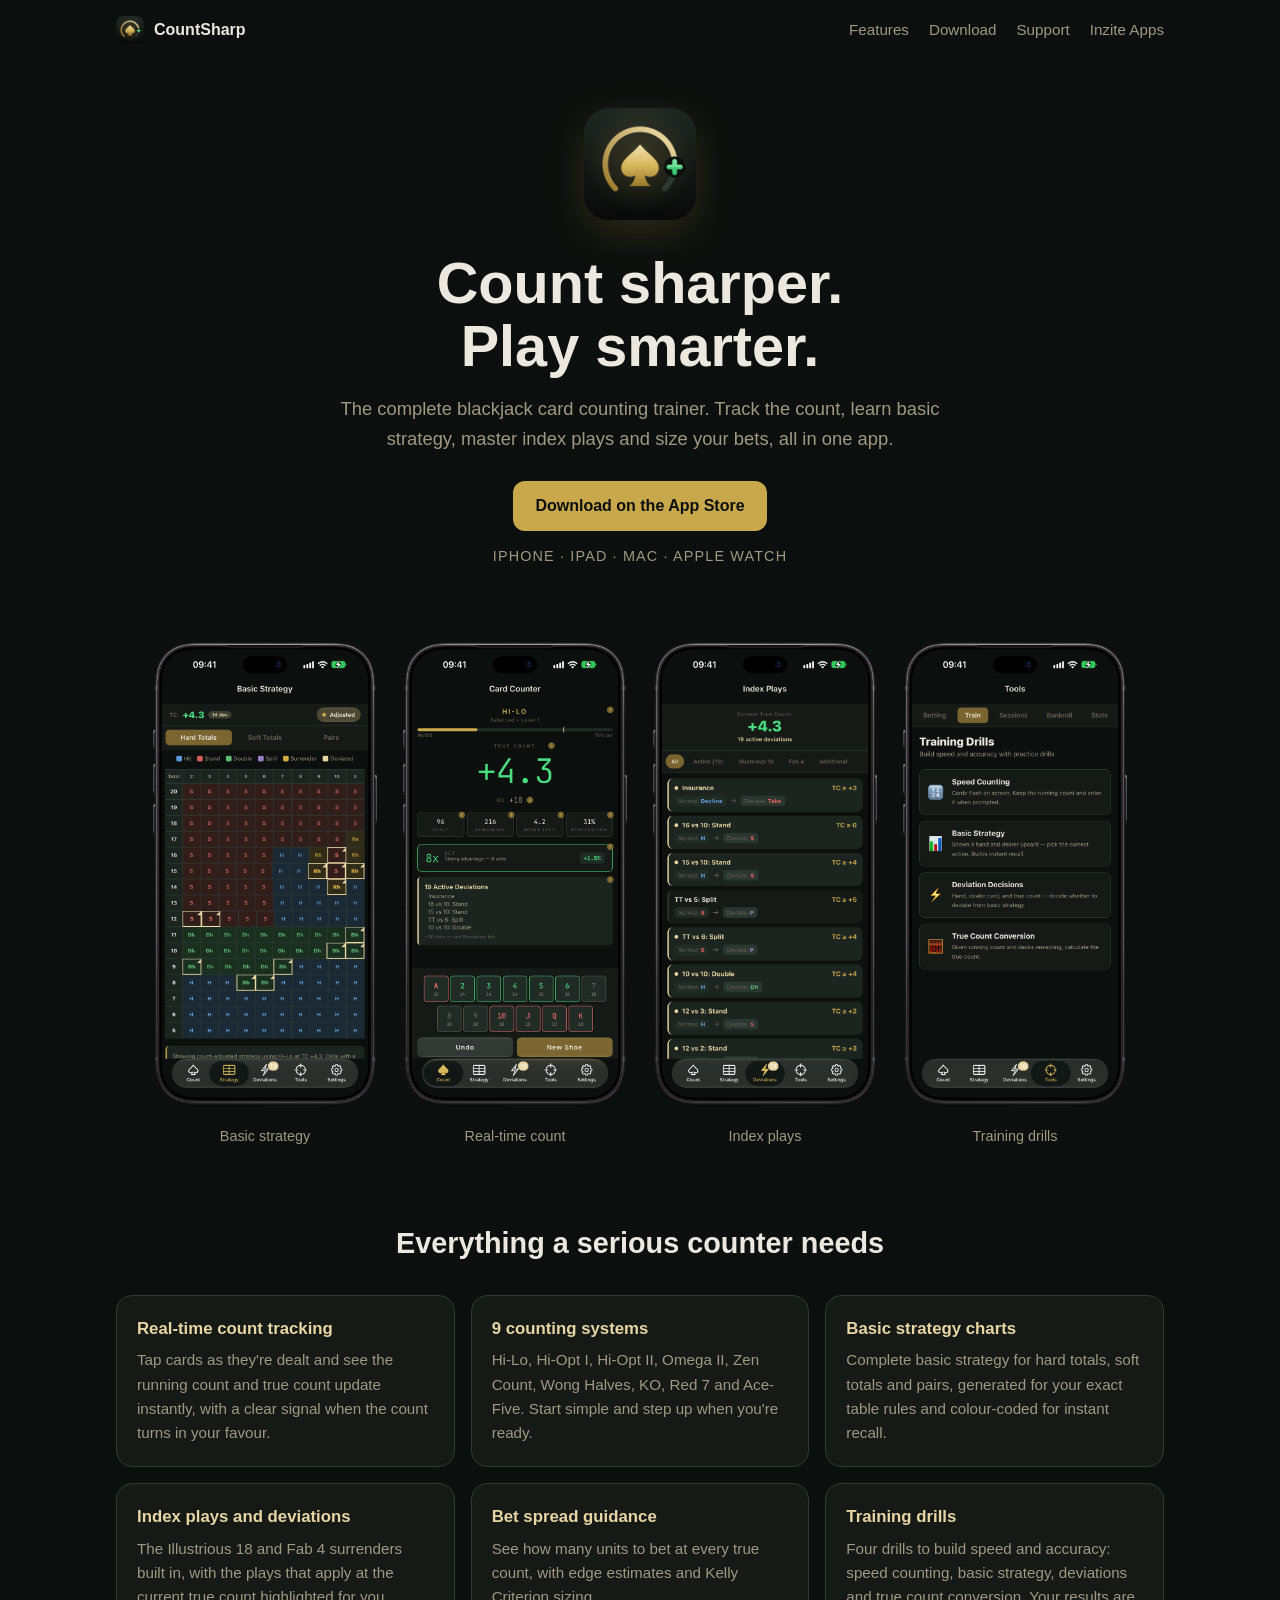
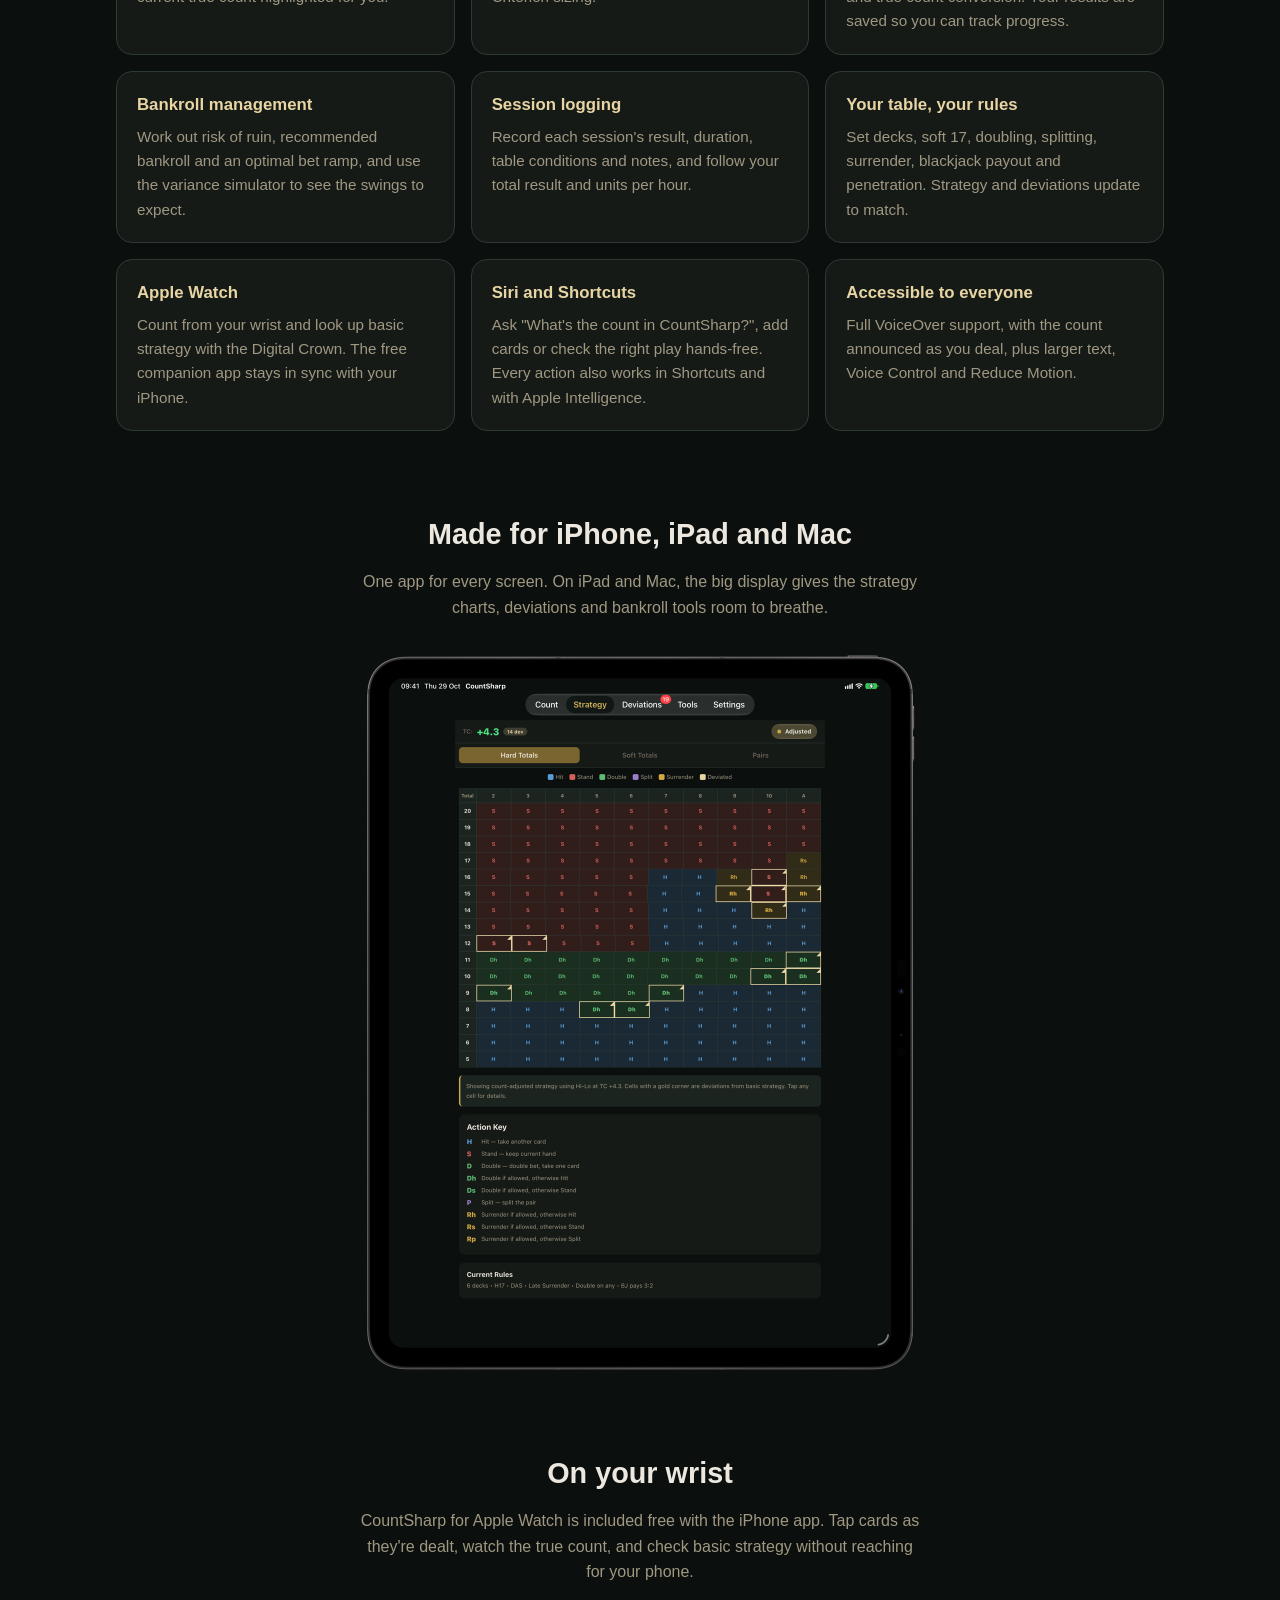
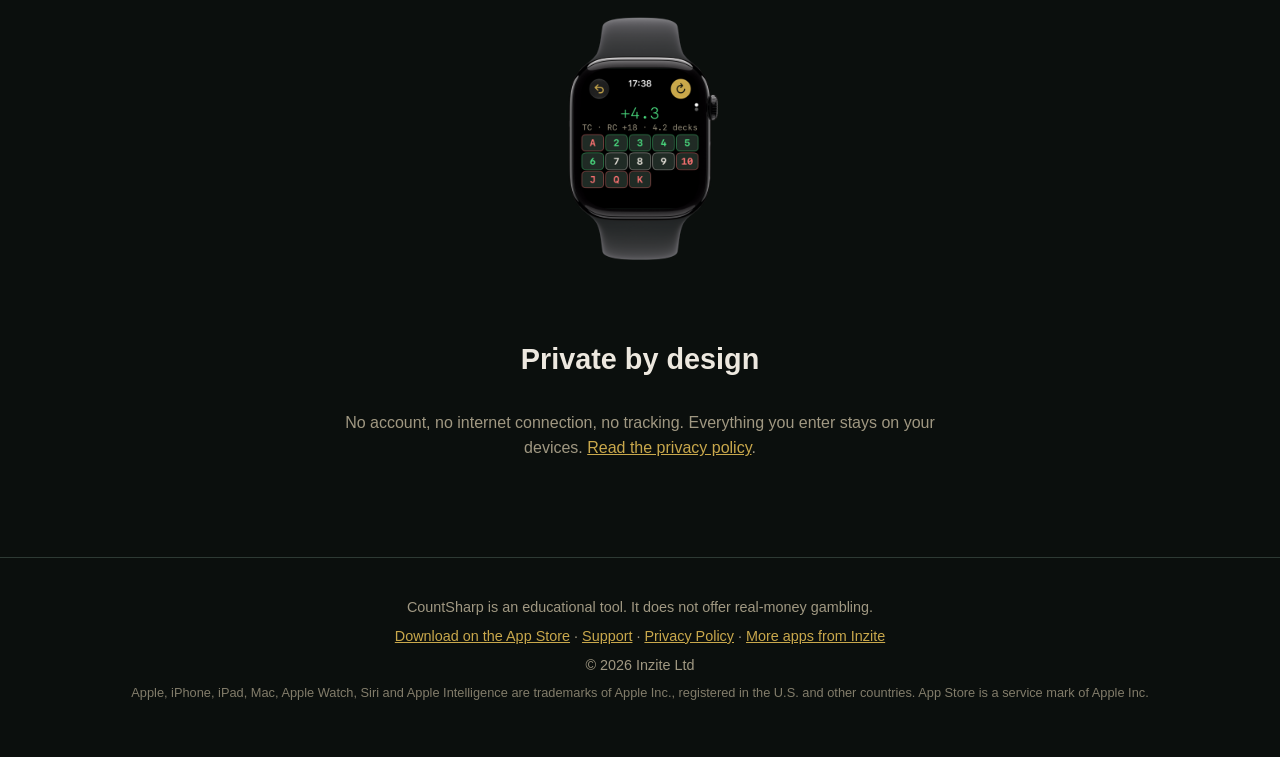
==== commit cf3f5fa4: "Show screenshots in Apple's official Product Bezels iPhone 18 Pro Max (Black), iPad Pro (M5) 13" (Sp" ====
--- a/index.html
+++ b/index.html
@@ -9,7 +9,7 @@
 <meta property="og:description" content="Count sharper. Play smarter. 9 counting systems, basic strategy, deviations, drills and bankroll tools.">
 <meta property="og:image" content="https://darrenmhill.github.io/countsharp/img/icon.png">
 <link rel="icon" href="img/icon.png">
-<link rel="stylesheet" href="style.css?v=3">
+<link rel="stylesheet" href="style.css?v=4">
 </head>
 <body class="home">
 <header class="nav">
@@ -32,10 +32,10 @@
 </section>
 
 <section class="shots" aria-label="Screenshots">
-  <figure><img src="img/shot-strategy.png" alt="Basic strategy chart" loading="lazy"><figcaption>Basic strategy</figcaption></figure>
-  <figure><img src="img/shot-count.png" alt="Count tracker showing running count and true count" loading="lazy"><figcaption>Real-time count</figcaption></figure>
-  <figure><img src="img/shot-deviations.png" alt="Index plays and deviations" loading="lazy"><figcaption>Index plays</figcaption></figure>
-  <figure><img src="img/shot-train.png" alt="Training drills menu" loading="lazy"><figcaption>Training drills</figcaption></figure>
+  <figure><img src="img/iphone-strategy.png" width="360" height="735" alt="Basic strategy chart" loading="lazy"><figcaption>Basic strategy</figcaption></figure>
+  <figure><img src="img/iphone-count.png" width="360" height="735" alt="Count tracker showing running count and true count" loading="lazy"><figcaption>Real-time count</figcaption></figure>
+  <figure><img src="img/iphone-deviations.png" width="360" height="735" alt="Index plays and deviations" loading="lazy"><figcaption>Index plays</figcaption></figure>
+  <figure><img src="img/iphone-train.png" width="360" height="735" alt="Training drills menu" loading="lazy"><figcaption>Training drills</figcaption></figure>
 </section>
 
 <section id="features" class="features">
@@ -95,13 +95,13 @@
 <section class="devices">
   <h2>Made for iPhone, iPad and Mac</h2>
   <p>One app for every screen. On iPad and Mac, the big display gives the strategy charts, deviations and bankroll tools room to breathe.</p>
-  <img src="img/ipad-strategy.png" alt="CountSharp basic strategy chart on iPad" loading="lazy">
+  <img class="device" src="img/ipad-pro.png" width="560" height="730" alt="CountSharp basic strategy chart on iPad" loading="lazy">
 </section>
 
 <section class="devices watch">
   <h2>On your wrist</h2>
   <p>CountSharp for Apple Watch is included free with the iPhone app. Tap cards as they're dealt, watch the true count, and check basic strategy without reaching for your phone.</p>
-  <img class="watch-screen" src="img/watch-count.png" alt="CountSharp on Apple Watch showing a true count of plus 4.3 and buttons for every card" width="208" height="248" loading="lazy">
+  <img class="device watch-device" src="img/apple-watch.png" alt="CountSharp on Apple Watch showing a true count of plus 4.3 and buttons for every card" width="160" height="251" loading="lazy">
 </section>
 
 <section class="privacy-note">
--- a/style.css
+++ b/style.css
@@ -57,7 +57,7 @@
   max-width: 1080px; margin: 0 auto; padding: 24px 16px 40px;
 }
 .shots figure { flex: 0 0 230px; margin: 0; scroll-snap-align: center; text-align: center; }
-.shots img { width: 100%; height: auto; border-radius: 24px; border: 1px solid var(--border); background: var(--surface); }
+.shots img { width: 100%; height: auto; } /* Apple Product Bezels, shown as is */
 .shots figcaption { margin-top: 10px; color: var(--muted); font-size: 0.9rem; }
 @media (min-width: 1000px) { .shots { justify-content: center; overflow: visible; } }
 
@@ -72,7 +72,8 @@
 .devices h2 { border: 0; padding: 0; font-size: 1.8rem; margin: 0 0 12px; }
 .devices p { color: var(--muted); margin: 0 auto 28px; max-width: 560px; }
 .devices img { width: 100%; max-width: 560px; height: auto; border-radius: 24px; border: 1px solid var(--border); }
-.devices .watch-screen { width: 208px; max-width: 50vw; border-radius: 44px; }
+.devices img.device { border: 0; border-radius: 0; }
+.devices .watch-device { width: 160px; max-width: 50vw; }
 .site-footer .legal { font-size: 0.8rem; opacity: 0.8; }
 
 .privacy-note { max-width: 680px; margin: 0 auto; padding: 48px 16px; text-align: center; }
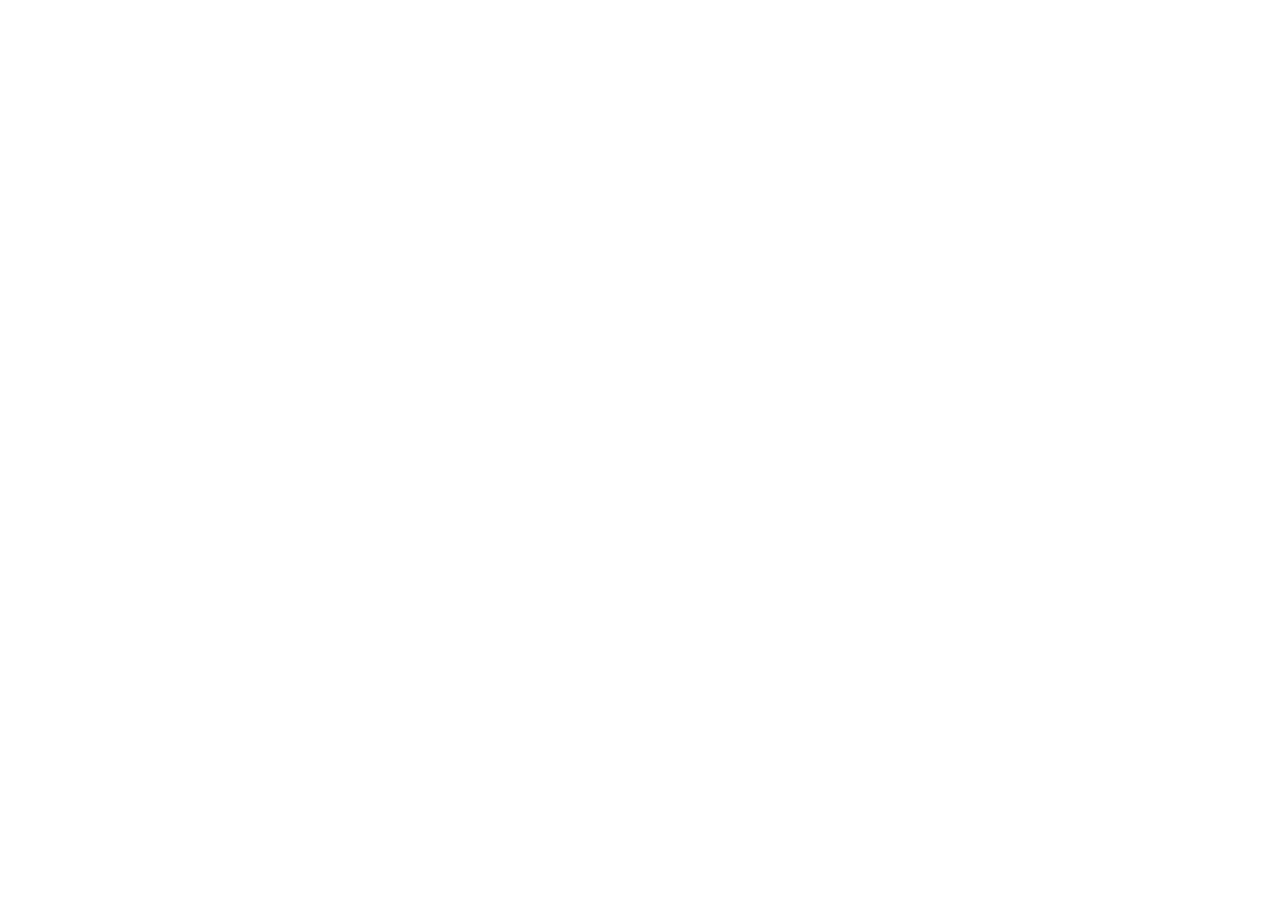
==== commit ec88aa70: "Redirect to the new site at apps.inzite.com/countsharp Co-Authored-By: Claude Opus 5.5 <noreply@anth" ====
--- a/index.html
+++ b/index.html
@@ -2,118 +2,12 @@
 <html lang="en-GB">
 <head>
 <meta charset="utf-8">
-<meta name="viewport" content="width=device-width, initial-scale=1">
-<title>CountSharp: Blackjack Card Counting Trainer</title>
-<meta name="description" content="CountSharp is a blackjack card counting trainer for iPhone, iPad and Mac: 9 counting systems, basic strategy charts, index plays, bet spreads, training drills and bankroll tools.">
-<meta property="og:title" content="CountSharp: Blackjack Card Counting Trainer">
-<meta property="og:description" content="Count sharper. Play smarter. 9 counting systems, basic strategy, deviations, drills and bankroll tools.">
-<meta property="og:image" content="https://darrenmhill.github.io/countsharp/img/icon.png">
-<link rel="icon" href="img/icon.png">
-<link rel="stylesheet" href="style.css?v=4">
+<title>CountSharp has moved</title>
+<link rel="canonical" href="https://apps.inzite.com/countsharp">
+<meta http-equiv="refresh" content="0; url=https://apps.inzite.com/countsharp">
+<meta name="robots" content="noindex">
 </head>
-<body class="home">
-<header class="nav">
-  <a class="nav-brand" href="./"><img src="img/icon.png" alt="" width="28" height="28"> CountSharp</a>
-  <nav>
-    <a href="#features">Features</a>
-    <a href="https://apps.apple.com/app/id6828175300">Download</a>
-    <a href="support.html">Support</a>
-    <a href="https://apps.inzite.com/">Inzite Apps</a>
-  </nav>
-</header>
-
-<section class="hero">
-  <img class="hero-icon" src="img/icon.png" alt="CountSharp app icon" width="112" height="112">
-  <h1>Count sharper.<br>Play smarter.</h1>
-  <p class="lede">The complete blackjack card counting trainer. Track the count, learn basic strategy, master index plays and size your bets, all in one app.</p>
-  <!-- App Store link uses the App Store Connect app ID; it goes live once Apple approves the app -->
-  <p class="cta"><a class="download" href="https://apps.apple.com/app/id6828175300">Download on the App Store</a></p>
-  <p class="platforms">iPhone · iPad · Mac · Apple Watch</p>
-</section>
-
-<section class="shots" aria-label="Screenshots">
-  <figure><img src="img/iphone-strategy.png" width="360" height="735" alt="Basic strategy chart" loading="lazy"><figcaption>Basic strategy</figcaption></figure>
-  <figure><img src="img/iphone-count.png" width="360" height="735" alt="Count tracker showing running count and true count" loading="lazy"><figcaption>Real-time count</figcaption></figure>
-  <figure><img src="img/iphone-deviations.png" width="360" height="735" alt="Index plays and deviations" loading="lazy"><figcaption>Index plays</figcaption></figure>
-  <figure><img src="img/iphone-train.png" width="360" height="735" alt="Training drills menu" loading="lazy"><figcaption>Training drills</figcaption></figure>
-</section>
-
-<section id="features" class="features">
-  <h2>Everything a serious counter needs</h2>
-  <div class="grid">
-    <article>
-      <h3>Real-time count tracking</h3>
-      <p>Tap cards as they're dealt and see the running count and true count update instantly, with a clear signal when the count turns in your favour.</p>
-    </article>
-    <article>
-      <h3>9 counting systems</h3>
-      <p>Hi-Lo, Hi-Opt I, Hi-Opt II, Omega II, Zen Count, Wong Halves, KO, Red 7 and Ace-Five. Start simple and step up when you're ready.</p>
-    </article>
-    <article>
-      <h3>Basic strategy charts</h3>
-      <p>Complete basic strategy for hard totals, soft totals and pairs, generated for your exact table rules and colour-coded for instant recall.</p>
-    </article>
-    <article>
-      <h3>Index plays and deviations</h3>
-      <p>The Illustrious 18 and Fab 4 surrenders built in, with the plays that apply at the current true count highlighted for you.</p>
-    </article>
-    <article>
-      <h3>Bet spread guidance</h3>
-      <p>See how many units to bet at every true count, with edge estimates and Kelly Criterion sizing.</p>
-    </article>
-    <article>
-      <h3>Training drills</h3>
-      <p>Four drills to build speed and accuracy: speed counting, basic strategy, deviations and true count conversion. Your results are saved so you can track progress.</p>
-    </article>
-    <article>
-      <h3>Bankroll management</h3>
-      <p>Work out risk of ruin, recommended bankroll and an optimal bet ramp, and use the variance simulator to see the swings to expect.</p>
-    </article>
-    <article>
-      <h3>Session logging</h3>
-      <p>Record each session's result, duration, table conditions and notes, and follow your total result and units per hour.</p>
-    </article>
-    <article>
-      <h3>Your table, your rules</h3>
-      <p>Set decks, soft 17, doubling, splitting, surrender, blackjack payout and penetration. Strategy and deviations update to match.</p>
-    </article>
-    <article>
-      <h3>Apple Watch</h3>
-      <p>Count from your wrist and look up basic strategy with the Digital Crown. The free companion app stays in sync with your iPhone.</p>
-    </article>
-    <article>
-      <h3>Siri and Shortcuts</h3>
-      <p>Ask "What's the count in CountSharp?", add cards or check the right play hands-free. Every action also works in Shortcuts and with Apple Intelligence.</p>
-    </article>
-    <article>
-      <h3>Accessible to everyone</h3>
-      <p>Full VoiceOver support, with the count announced as you deal, plus larger text, Voice Control and Reduce Motion.</p>
-    </article>
-  </div>
-</section>
-
-<section class="devices">
-  <h2>Made for iPhone, iPad and Mac</h2>
-  <p>One app for every screen. On iPad and Mac, the big display gives the strategy charts, deviations and bankroll tools room to breathe.</p>
-  <img class="device" src="img/ipad-pro.png" width="560" height="730" alt="CountSharp basic strategy chart on iPad" loading="lazy">
-</section>
-
-<section class="devices watch">
-  <h2>On your wrist</h2>
-  <p>CountSharp for Apple Watch is included free with the iPhone app. Tap cards as they're dealt, watch the true count, and check basic strategy without reaching for your phone.</p>
-  <img class="device watch-device" src="img/apple-watch.png" alt="CountSharp on Apple Watch showing a true count of plus 4.3 and buttons for every card" width="160" height="251" loading="lazy">
-</section>
-
-<section class="privacy-note">
-  <h2>Private by design</h2>
-  <p>No account, no internet connection, no tracking. Everything you enter stays on your devices. <a href="privacy.html">Read the privacy policy</a>.</p>
-</section>
-
-<footer class="site-footer">
-  <p>CountSharp is an educational tool. It does not offer real-money gambling.</p>
-  <p><a href="https://apps.apple.com/app/id6828175300">Download on the App Store</a> · <a href="support.html">Support</a> · <a href="privacy.html">Privacy Policy</a> · <a href="https://apps.inzite.com/">More apps from Inzite</a></p>
-  <p>© 2026 Inzite Ltd</p>
-  <p class="legal">Apple, iPhone, iPad, Mac, Apple Watch, Siri and Apple Intelligence are trademarks of Apple Inc., registered in the U.S. and other countries. App Store is a service mark of Apple Inc.</p>
-</footer>
+<body>
+<p>CountSharp has moved to <a href="https://apps.inzite.com/countsharp">https://apps.inzite.com/countsharp</a>.</p>
 </body>
 </html>
